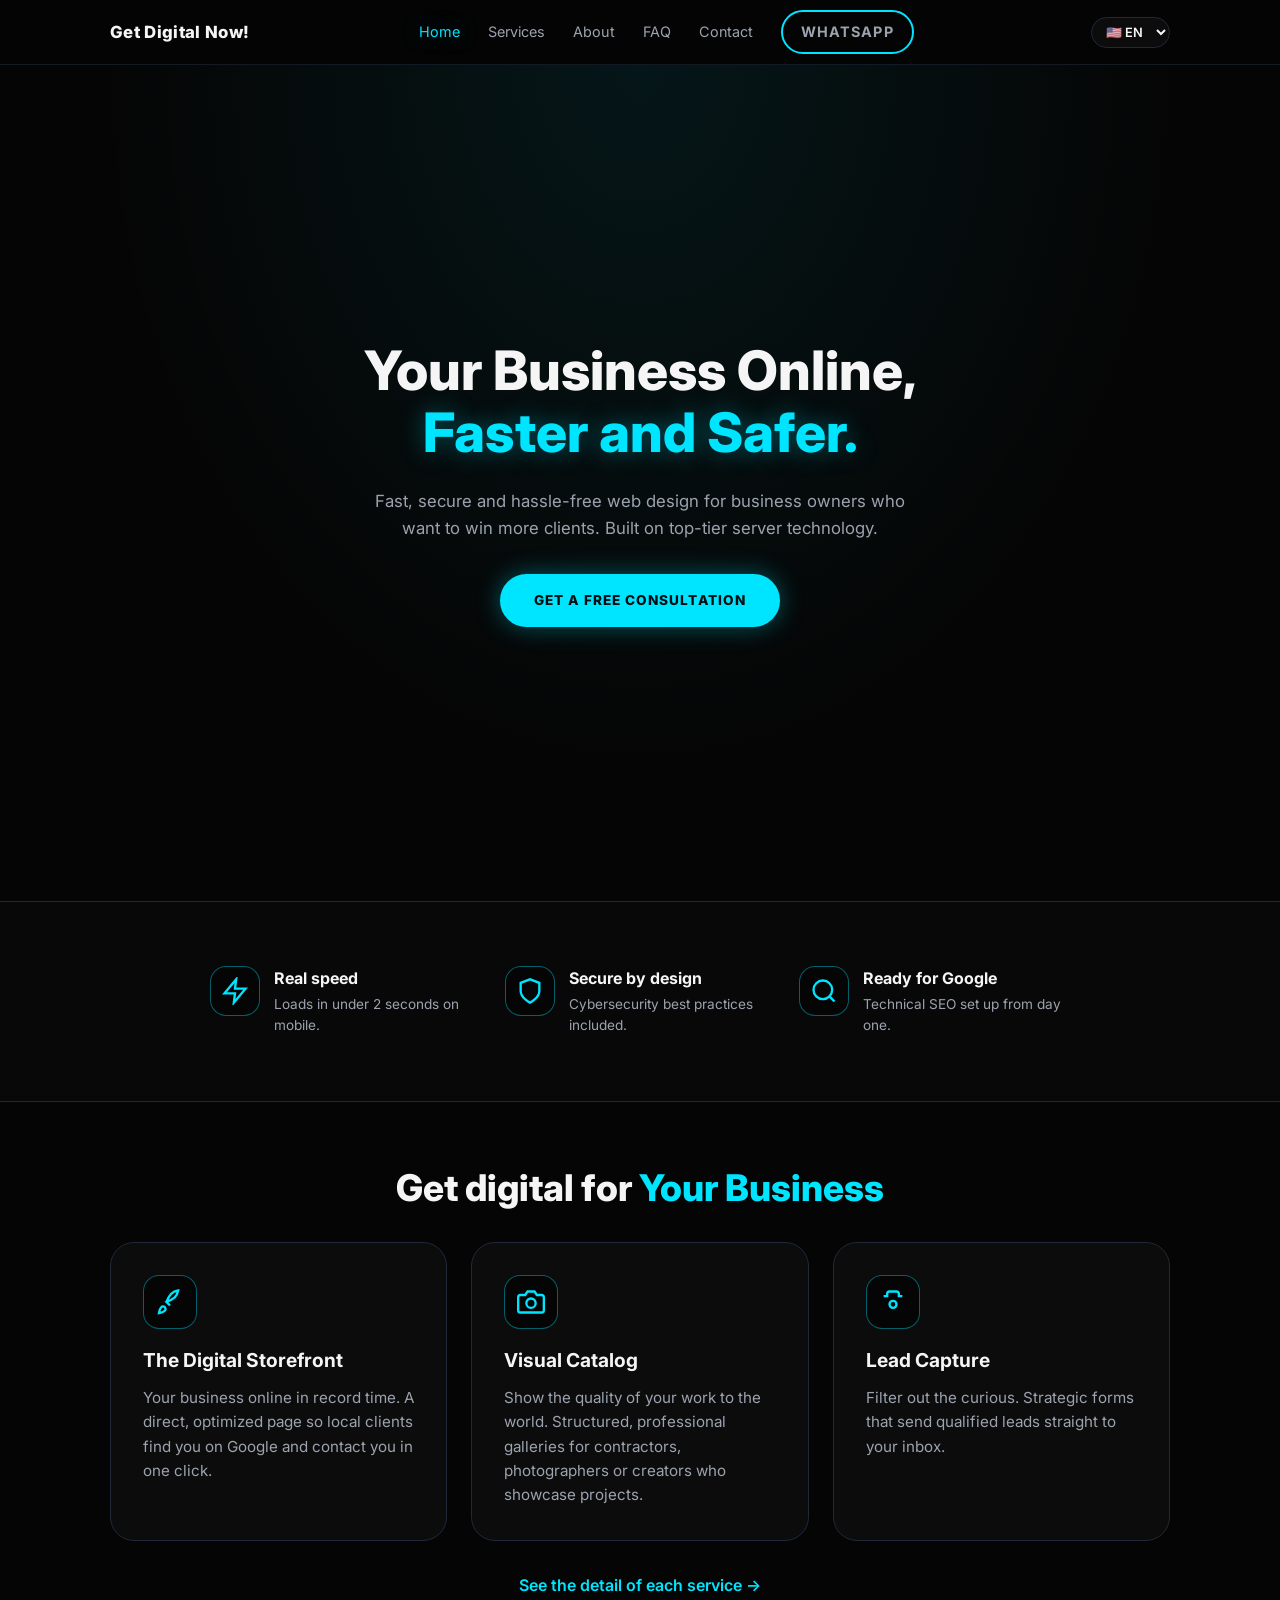
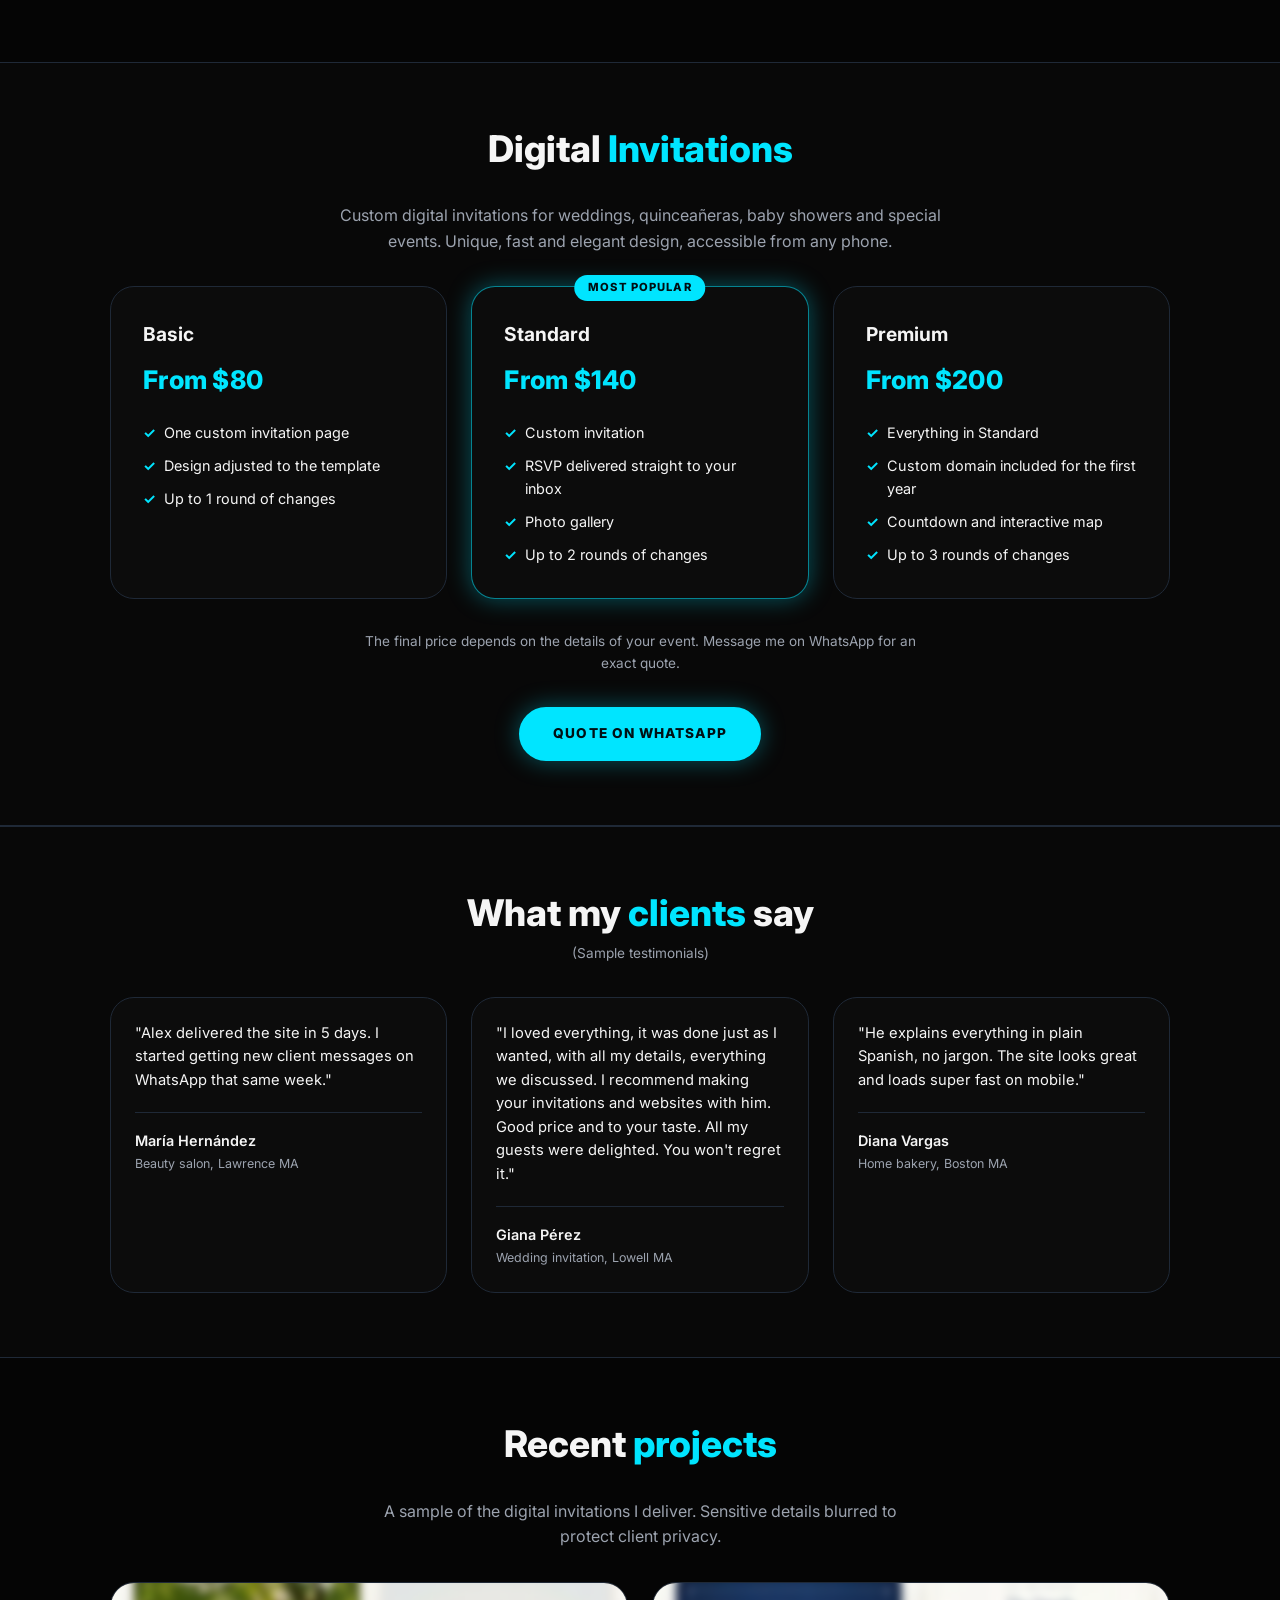
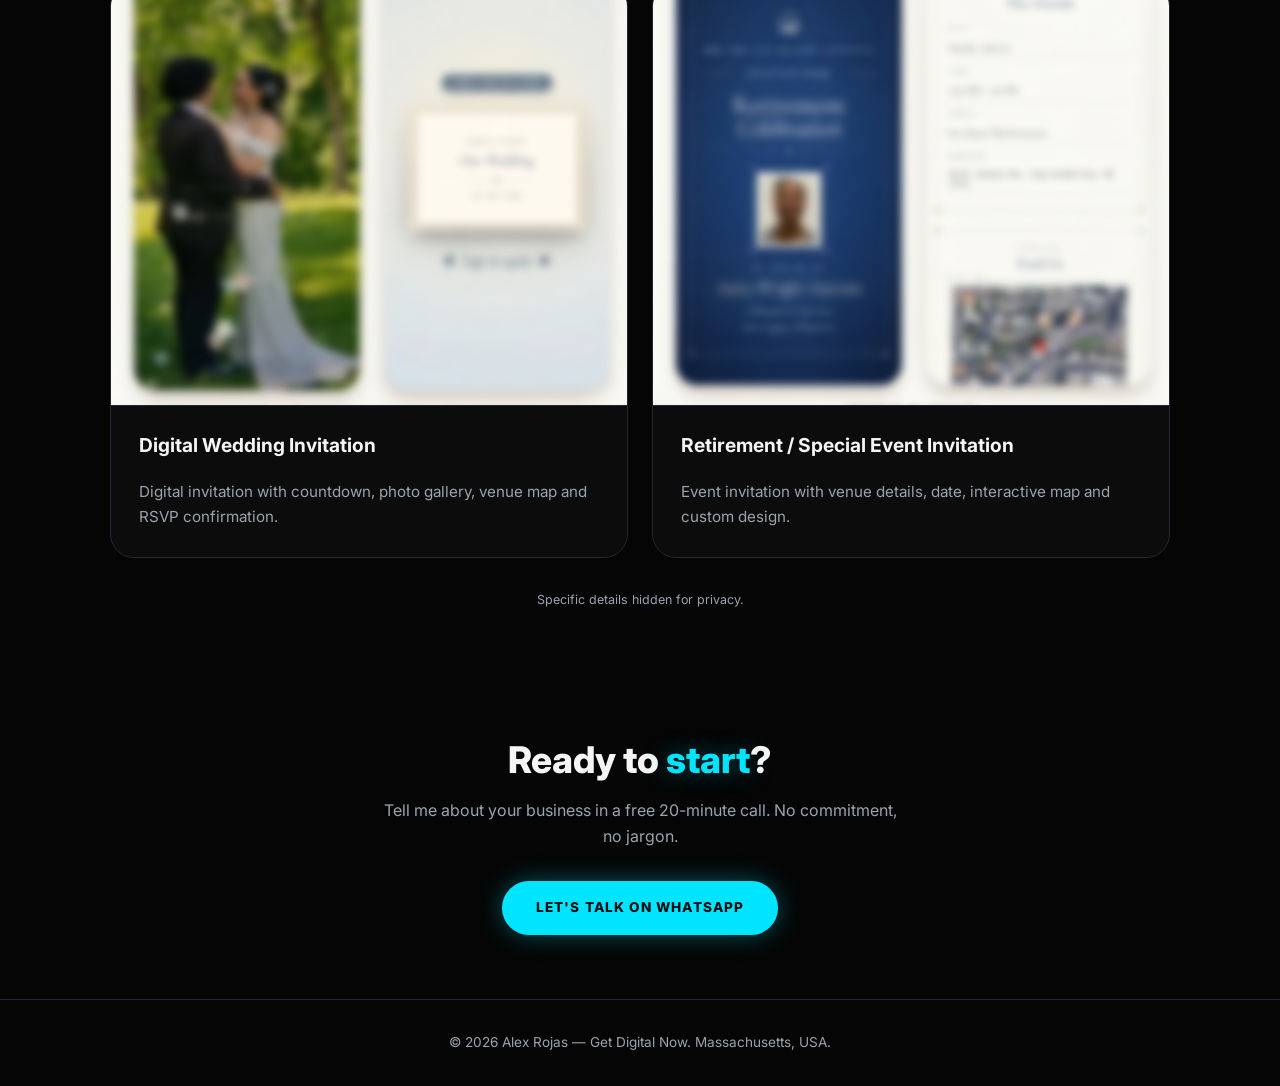
==== docs/index.html @ 3d2182fb "Changes Co-authored-by: Willaty26 <197038208+Willaty26@users.noreply.github.com>" ====
<!DOCTYPE html>
<html lang="es">
<head>
<meta charset="UTF-8">
<meta name="viewport" content="width=device-width,initial-scale=1">
<meta name="theme-color" content="#050505">
<title>Alex Rojas | Desarrollo Web Profesional — Massachusetts</title>
<meta name="description" content="Diseño web rápido, seguro y sin complicaciones para negocios locales. Infraestructura técnica certificada para conseguir más clientes en Massachusetts.">
<link rel="canonical" href="https://willaty26.github.io/Alexoscp/">
<meta property="og:type" content="website">
<meta property="og:site_name" content="Alex Rojas — Digitalizate ya!">
<meta property="og:locale" content="es_ES">
<meta property="og:title" content="Alex Rojas | Desarrollo Web Profesional">
<meta property="og:description" content="Diseño web rápido, seguro y sin complicaciones para dueños de negocios que quieren conseguir más clientes.">
<meta property="og:url" content="https://willaty26.github.io/Alexoscp/">
<meta name="twitter:card" content="summary">
<link rel="icon" type="image/svg+xml" href="data:image/svg+xml,%3Csvg xmlns='http://www.w3.org/2000/svg' viewBox='0 0 64 64'%3E%3Crect width='64' height='64' rx='14' fill='%23050505'/%3E%3Ctext x='50%25' y='54%25' font-family='Inter,sans-serif' font-size='38' font-weight='800' text-anchor='middle' fill='%2300e5ff'%3EA%3C/text%3E%3C/svg%3E">
<link rel="preconnect" href="https://fonts.googleapis.com">
<link rel="preconnect" href="https://fonts.gstatic.com" crossorigin>
<link rel="stylesheet" href="https://fonts.googleapis.com/css2?family=Inter:wght@400;500;600;700;800&display=swap">
<link rel="stylesheet" href="./styles.css">
</head>
<body>
<header class="header">
  <div class="header-inner">
    <a href="./" class="brand" data-i18n="brand">Digitalizate ya!</a>
    <nav class="nav">
      <a href="./" class="active" data-i18n="nav.home">Inicio</a>
      <a href="./servicios.html" data-i18n="nav.services">Servicios</a>
      <a href="./sobre-mi.html" data-i18n="nav.about">Sobre mí</a>
      <a href="./faq.html" data-i18n="nav.faq">FAQ</a>
      <a href="./contacto.html" data-i18n="nav.contact">Contacto</a>
      <a href="https://wa.me/qr/6FOXVL5QCY4NN1" target="_blank" rel="noopener" class="btn-wa">WhatsApp</a>
    </nav>
    <button id="menuBtn" class="menu-btn" data-i18n-attr="aria-label:nav.menu" aria-label="Abrir menú">
      <svg width="24" height="24" viewBox="0 0 24 24" fill="none" stroke="currentColor" stroke-width="2"><path d="M3 6h18M3 12h18M3 18h18"/></svg>
    </button>
  </div>
  <nav id="mobileNav" class="mobile-nav">
    <a href="./" class="active" data-i18n="nav.home">Inicio</a>
    <a href="./servicios.html" data-i18n="nav.services">Servicios</a>
    <a href="./sobre-mi.html" data-i18n="nav.about">Sobre mí</a>
    <a href="./faq.html" data-i18n="nav.faq">FAQ</a>
    <a href="./contacto.html" data-i18n="nav.contact">Contacto</a>
    <a href="https://wa.me/qr/6FOXVL5QCY4NN1" target="_blank" rel="noopener" class="btn-wa">WhatsApp</a>
  </nav>
</header>

<main>
  <section class="hero">
    <h1 data-i18n-html="home.hero.title">Tu Negocio Online,<br><span class="primary glow">Más Rápido y Seguro.</span></h1>
    <p data-i18n="home.hero.p">Diseño web rápido, seguro y sin complicaciones para dueños de negocios que quieren conseguir más clientes. Construido con tecnología de servidores de alto nivel.</p>
    <a href="https://wa.me/qr/6FOXVL5QCY4NN1" target="_blank" rel="noopener" class="btn-cta mt" data-i18n="home.hero.cta">Obtener Consulta Gratuita</a>
  </section>

  <section class="section-card">
    <div class="benefits container">
      <div class="benefit"><div class="icon-box"><svg viewBox="0 0 24 24" fill="none" stroke="currentColor" stroke-width="2"><path d="M13 2L3 14h9l-1 8 10-12h-9l1-8z"/></svg></div><div><h3 data-i18n="home.b1.t">Velocidad real</h3><p data-i18n="home.b1.d">Carga en menos de 2 segundos en móviles.</p></div></div>
      <div class="benefit"><div class="icon-box"><svg viewBox="0 0 24 24" fill="none" stroke="currentColor" stroke-width="2"><path d="M12 22s8-4 8-10V5l-8-3-8 3v7c0 6 8 10 8 10z"/></svg></div><div><h3 data-i18n="home.b2.t">Seguro por diseño</h3><p data-i18n="home.b2.d">Buenas prácticas de ciberseguridad incluidas.</p></div></div>
      <div class="benefit"><div class="icon-box"><svg viewBox="0 0 24 24" fill="none" stroke="currentColor" stroke-width="2"><circle cx="11" cy="11" r="8"/><path d="M21 21l-4.35-4.35"/></svg></div><div><h3 data-i18n="home.b3.t">Listo para Google</h3><p data-i18n="home.b3.d">SEO técnico configurado desde el día uno.</p></div></div>
    </div>
  </section>

  <section>
    <div class="container">
      <h2 class="center" data-i18n-html="home.serv.title">Digitalízate ya para <span class="primary">Tu Negocio</span></h2>
      <div class="grid grid-3 mt">
        <article class="card"><div class="icon-box"><svg viewBox="0 0 24 24" fill="none" stroke="currentColor" stroke-width="2"><path d="M4.5 16.5c-1.5 1.5-2 5-2 5s3.5-.5 5-2c.87-.87.87-2.28 0-3.15-.87-.87-2.13-.85-3 .15z"/><path d="M12 15l-3-3a22 22 0 014-7 10 10 0 016-3 10 10 0 01-3 6 22 22 0 01-7 4z"/></svg></div><h3 data-i18n="home.s1.t">El Escaparate Digital</h3><p data-i18n="home.s1.d">Tu negocio en línea en tiempo récord. Una página directa y optimizada para que los clientes locales te encuentren en Google y te contacten a un solo clic.</p></article>
      <article class="card"><div class="icon-box"><svg viewBox="0 0 24 24" fill="none" stroke="currentColor" stroke-width="2"><path d="M23 19a2 2 0 01-2 2H3a2 2 0 01-2-2V8a2 2 0 012-2h4l2-3h6l2 3h4a2 2 0 012 2z"/><circle cx="12" cy="13" r="4"/></svg></div><h3 data-i18n="home.s2.t">Catálogo Visual</h3><p data-i18n="home.s2.d">Muestra la calidad de tu trabajo al mundo. Galerías estructuradas y profesionales para contratistas, fotógrafos o creadores que exhiben proyectos.</p></article>
      <article class="card"><div class="icon-box"><svg viewBox="0 0 24 24" fill="none" stroke="currentColor" stroke-width="2"><path d="M20 7h-3V5a2 2 0 00-2-2H9a2 2 0 00-2 2v2H4"/><circle cx="12" cy="14" r="3"/></svg></div><h3 data-i18n="home.s3.t">Captura de Prospectos</h3><p data-i18n="home.s3.d">Filtra a los curiosos. Formularios estratégicos que envían la información de clientes listos para comprar directo a tu correo.</p></article>
      </div>
      <div class="center mt"><a href="./servicios.html" class="primary" style="font-weight:600" data-i18n="home.serv.link">Ver el detalle de cada servicio →</a></div>
    </div>
  </section>

  <section class="section-card">
    <div class="container">
      <h2 class="center" data-i18n-html="home.inv.title">Invitaciones <span class="primary">Digitales</span></h2>
      <p class="center muted mt" style="max-width:640px;margin-left:auto;margin-right:auto" data-i18n="home.inv.intro">Invitaciones digitales personalizadas para bodas, quinceañeras, baby showers y eventos especiales. Diseño único, rápido y elegante, accesible desde cualquier celular.</p>
      <div class="grid grid-3 mt">
        <article class="card">
          <h3 data-i18n="home.inv.p1.t">Básico</h3>
          <div class="price"><span class="primary" data-i18n="home.inv.p1.price">Desde $80</span></div>
          <ul>
            <li data-i18n="home.inv.p1.l1">Una página de invitación personalizada</li>
            <li data-i18n="home.inv.p1.l2">Diseño ajustado a la plantilla</li>
            <li data-i18n="home.inv.p1.l3">Hasta 1 ronda de cambios</li>
          </ul>
        </article>
        <article class="card card-popular">
          <span class="badge-popular" data-i18n="home.inv.p2.badge">Más Popular</span>
          <h3 data-i18n="home.inv.p2.t">Estándar</h3>
          <div class="price"><span class="primary" data-i18n="home.inv.p2.price">Desde $140</span></div>
          <ul>
            <li data-i18n="home.inv.p2.l1">Invitación personalizada</li>
            <li data-i18n="home.inv.p2.l2">RSVP que llega directo a tu correo</li>
            <li data-i18n="home.inv.p2.l3">Galería de fotos</li>
            <li data-i18n="home.inv.p2.l4">Hasta 2 rondas de cambios</li>
          </ul>
        </article>
        <article class="card">
          <h3 data-i18n="home.inv.p3.t">Premium</h3>
          <div class="price"><span class="primary" data-i18n="home.inv.p3.price">Desde $200</span></div>
          <ul>
            <li data-i18n="home.inv.p3.l1">Todo lo del paquete Estándar</li>
            <li data-i18n="home.inv.p3.l2">Dominio personalizado el primer año</li>
            <li data-i18n="home.inv.p3.l3">Cuenta regresiva y mapa interactivo</li>
            <li data-i18n="home.inv.p3.l4">Hasta 3 rondas de cambios</li>
          </ul>
        </article>
      </div>
      <p class="center muted mt" style="font-size:.85rem;max-width:560px;margin-left:auto;margin-right:auto" data-i18n="home.inv.note">El precio final depende de los detalles del evento. Escríbeme por WhatsApp para tu cotización exacta.</p>
      <div class="center mt"><a href="https://wa.me/qr/6FOXVL5QCY4NN1" target="_blank" rel="noopener" class="btn-cta" data-i18n="home.inv.cta">Cotizar por WhatsApp</a></div>
    </div>
  </section>

  <section class="section-card">
    <div class="container">
      <h2 class="center" data-i18n-html="home.test.title">Lo que dicen mis <span class="primary">clientes</span></h2>
      <p class="center muted" style="font-size:.85rem;margin-top:8px" data-i18n="home.test.note">(Testimonios de ejemplo)</p>
      <div class="grid grid-3 mt">
        <figure class="quote"><blockquote data-i18n="home.t1.q">"Alex me entregó la página en 5 días. Empecé a recibir mensajes de clientes nuevos por WhatsApp esa misma semana."</blockquote><figcaption><div class="name">María Hernández</div><div class="role" data-i18n="home.t1.r">Salón de belleza, Lawrence MA</div></figcaption></figure>
        <figure class="quote"><blockquote data-i18n="home.t2.q">"Me encantó todo, se hizo tal como lo quería, con todo mis detalles, todo lo hablado. Les recomiendo hacer sus invitaciones y sus páginas web con él. Buen precio y a tu gusto. Todos mis invitados quedaron encantados. No se van a arrepentir."</blockquote><figcaption><div class="name">Giana Pérez</div><div class="role" data-i18n="home.t2.r">Invitación de bodas, Lowell MA</div></figcaption></figure>
        <figure class="quote"><blockquote data-i18n="home.t3.q">"Explica todo en español claro, sin tecnicismos. La página se ve bonita y carga rapidísimo en el celular."</blockquote><figcaption><div class="name">Diana Vargas</div><div class="role" data-i18n="home.t3.r">Repostería casera, Boston MA</div></figcaption></figure>
      </div>
    </div>
  </section>

  <section>
    <div class="container">
      <h2 class="center" data-i18n-html="home.port.title">Proyectos <span class="primary">realizados</span></h2>
      <p class="center muted mt" style="max-width:560px;margin-left:auto;margin-right:auto" data-i18n="home.port.intro">Una muestra del estilo de invitaciones digitales que entrego. Datos sensibles difuminados por privacidad de los clientes.</p>
      <div class="grid grid-2 mt">
        <article class="card portfolio-card">
          <div class="portfolio-img"><img data-i18n-img="wedding" src="./img/portfolio/wedding_es.webp" alt="Invitación de boda digital — vista previa difuminada por privacidad" loading="lazy"></div>
          <h3 data-i18n="home.port.1.t">Invitación de Boda Digital</h3>
          <p data-i18n="home.port.1.d">Invitación digital con cuenta regresiva, galería de fotos, mapa del lugar y confirmación de asistencia (RSVP).</p>
        </article>
        <article class="card portfolio-card">
          <div class="portfolio-img"><img data-i18n-img="retirement" src="./img/portfolio/retirement_es.webp" alt="Invitación de evento especial — vista previa difuminada por privacidad" loading="lazy"></div>
          <h3 data-i18n="home.port.2.t">Invitación de Retiro / Evento Especial</h3>
          <p data-i18n="home.port.2.d">Invitación de evento con detalles del lugar, fecha, mapa interactivo y diseño personalizado.</p>
        </article>
      </div>
      <p class="center muted mt" style="font-size:.78rem" data-i18n="home.port.privacy">Detalles específicos ocultos por privacidad.</p>
    </div>
  </section>


  <section class="center">
    <h2 data-i18n-html="home.cta.title">¿Listo para <span class="primary glow">empezar</span>?</h2>
    <p class="muted mt" style="max-width:520px;margin:16px auto 0" data-i18n="home.cta.p">Cuéntame de tu negocio en una llamada gratis de 20 minutos. Sin compromiso, sin tecnicismos.</p>
    <a href="https://wa.me/qr/6FOXVL5QCY4NN1" target="_blank" rel="noopener" class="btn-cta mt" data-i18n="home.cta.btn">Hablemos por WhatsApp</a>
  </section>
</main>

<footer class="footer">© <span id="yr"></span> <span data-i18n="footer">Alex Rojas — Digitalízate ya. Massachusetts, EE. UU.</span></footer>
<script>document.getElementById('yr').textContent=new Date().getFullYear();</script>
<script src="./i18n.js"></script>
<script src="./script.js"></script>
</body>
</html>
---- docs/styles.css ----
:root{
  --bg:#050505; --fg:#f5f5f5; --muted:#9ca3af; --card:#0c0c0c;
  --border:#1f2937; --primary:#00e5ff; --primary-fg:#001014;
  --glow:0 0 24px rgba(0,229,255,.35);
  --glow-lg:0 0 40px rgba(0,229,255,.55);
  --radius:16px;
}
*{box-sizing:border-box;margin:0;padding:0}
html{scroll-behavior:smooth}
body{
  font-family:'Inter',-apple-system,BlinkMacSystemFont,'Segoe UI',sans-serif;
  background:var(--bg);color:var(--fg);line-height:1.6;
  -webkit-font-smoothing:antialiased;
}
a{color:inherit;text-decoration:none}
img{max-width:100%;display:block}
.container{max-width:1100px;margin:0 auto;padding:0 20px}
.muted{color:var(--muted)}
.primary{color:var(--primary)}
.glow{text-shadow:var(--glow)}

/* Header */
.header{position:sticky;top:0;z-index:50;background:rgba(5,5,5,.85);backdrop-filter:blur(10px);border-bottom:1px solid rgba(31,41,55,.6)}
.header-inner{display:flex;align-items:center;justify-content:space-between;height:64px;max-width:1100px;margin:0 auto;padding:0 20px}
.brand{font-weight:800;font-size:1.05rem;letter-spacing:.02em}
.nav{display:none;align-items:center;gap:28px}
.nav a{font-size:.9rem;color:var(--muted);transition:color .2s}
.nav a:hover,.nav a.active{color:var(--primary);text-shadow:var(--glow)}
.btn-wa{display:inline-flex;align-items:center;gap:8px;border:2px solid var(--primary);color:var(--primary);padding:8px 18px;border-radius:999px;font-size:.78rem;font-weight:700;letter-spacing:.08em;text-transform:uppercase;transition:all .2s}
.btn-wa:hover{background:var(--primary);color:var(--primary-fg);box-shadow:var(--glow)}
.menu-btn{background:none;border:none;color:var(--fg);cursor:pointer;padding:8px;display:flex}
.mobile-nav{display:none;border-top:1px solid rgba(31,41,55,.6);background:rgba(5,5,5,.95);padding:16px 20px;flex-direction:column;gap:4px}
.mobile-nav.open{display:flex}
.mobile-nav a{padding:10px 12px;border-radius:8px;color:var(--muted)}
.mobile-nav a:hover,.mobile-nav a.active{background:#111;color:var(--fg)}
.mobile-nav .btn-wa{margin-top:8px;justify-content:center;padding:12px}
@media(min-width:768px){.nav{display:flex}.menu-btn{display:none}}

/* Buttons */
.btn-cta{display:inline-flex;align-items:center;justify-content:center;gap:8px;background:var(--primary);color:var(--primary-fg);padding:14px 32px;border-radius:999px;font-size:.85rem;font-weight:800;letter-spacing:.08em;text-transform:uppercase;border:2px solid var(--primary);transition:all .25s;box-shadow:var(--glow);cursor:pointer}
.btn-cta:hover{transform:translateY(-2px);box-shadow:var(--glow-lg)}
.btn-outline{display:inline-flex;align-items:center;gap:8px;border:2px solid var(--primary);color:var(--primary);padding:10px 24px;border-radius:999px;font-weight:700;font-size:.85rem;text-transform:uppercase;letter-spacing:.06em;transition:all .2s}
.btn-outline:hover{background:var(--primary);color:var(--primary-fg)}

/* Sections */
section{padding:64px 20px}
.section-card{background:rgba(12,12,12,.5);border-top:1px solid var(--border);border-bottom:1px solid var(--border)}
h1{font-size:2.4rem;font-weight:800;line-height:1.15}
h2{font-size:1.9rem;font-weight:800;line-height:1.2;margin-bottom:.5rem}
h3{font-size:1.2rem;font-weight:700}
@media(min-width:768px){h1{font-size:3.4rem}h2{font-size:2.3rem}}

/* Hero */
.hero{min-height:calc(100vh - 64px);display:flex;flex-direction:column;align-items:center;justify-content:center;text-align:center;background:radial-gradient(ellipse at top,rgba(0,229,255,.08),transparent 60%),var(--bg)}
.hero h1{max-width:760px;margin:0 auto}
.hero p{max-width:560px;margin:24px auto 0;color:var(--muted);font-size:1.05rem}

/* Grid */
.grid{display:grid;gap:24px}
.grid-3{grid-template-columns:1fr}
@media(min-width:768px){.grid-3{grid-template-columns:repeat(3,1fr)}}
.grid-2{grid-template-columns:1fr}
@media(min-width:768px){.grid-2{grid-template-columns:1fr 1fr}}
.grid-4{grid-template-columns:1fr}
@media(min-width:640px){.grid-4{grid-template-columns:1fr 1fr}}
@media(min-width:1024px){.grid-4{grid-template-columns:repeat(4,1fr)}}

/* Card */
.card{background:var(--card);border:1px solid var(--border);border-radius:24px;padding:32px;transition:all .3s}
.card:hover{transform:translateY(-4px);border-color:rgba(0,229,255,.6);box-shadow:var(--glow)}
.icon-box{display:inline-flex;padding:12px;border:1px solid rgba(0,229,255,.4);border-radius:16px;color:var(--primary);background:var(--bg);margin-bottom:16px}
.icon-box svg{width:28px;height:28px}
.card h3{margin-bottom:10px}
.card p{color:var(--muted);font-size:.95rem}
.card ul{list-style:none;margin-top:20px;display:flex;flex-direction:column;gap:10px}
.card ul li{display:flex;gap:8px;font-size:.9rem;align-items:flex-start}
.card ul li::before{content:"✓";color:var(--primary);font-weight:bold;flex-shrink:0}

/* Benefit row */
.benefits{display:grid;gap:24px;grid-template-columns:1fr;max-width:900px;margin:0 auto}
@media(min-width:768px){.benefits{grid-template-columns:repeat(3,1fr)}}
.benefit{display:flex;gap:14px;align-items:flex-start}
.benefit .icon-box{margin-bottom:0;padding:10px}
.benefit h3{font-size:1rem;margin-bottom:2px}
.benefit p{font-size:.85rem;color:var(--muted)}

/* Tags */
.tags{display:flex;flex-wrap:wrap;gap:10px;margin-top:24px}
.tag{padding:8px 16px;border:1px solid rgba(0,229,255,.4);background:rgba(0,229,255,.08);color:var(--primary);border-radius:999px;font-size:.85rem;font-weight:500}

/* FAQ Accordion */
.faq-item{background:var(--card);border:1px solid var(--border);border-radius:16px;margin-bottom:12px;overflow:hidden}
.faq-item summary{padding:18px 20px;cursor:pointer;font-weight:600;list-style:none;display:flex;justify-content:space-between;align-items:center;gap:12px}
.faq-item summary::-webkit-details-marker{display:none}
.faq-item summary::after{content:"+";color:var(--primary);font-size:1.5rem;transition:transform .2s;flex-shrink:0}
.faq-item[open] summary::after{transform:rotate(45deg)}
.faq-item .answer{padding:0 20px 20px;color:var(--muted)}

/* Forms */
.form{background:var(--card);border:1px solid var(--border);border-radius:24px;padding:28px}
.form label{display:block;font-size:.85rem;font-weight:500;margin-bottom:6px}
.form input,.form textarea{width:100%;background:var(--bg);border:1px solid var(--border);color:var(--fg);padding:12px 16px;border-radius:12px;font-family:inherit;font-size:.95rem;outline:none;transition:border-color .2s}
.form input:focus,.form textarea:focus{border-color:var(--primary)}
.form .field{margin-bottom:16px}
.form button{width:100%;margin-top:8px}

.contact-info{display:flex;flex-direction:column;gap:16px}
.contact-info a,.contact-info .static{display:flex;gap:16px;align-items:flex-start;background:var(--card);border:1px solid var(--border);border-radius:24px;padding:20px;transition:all .2s}
.contact-info a:hover{border-color:rgba(0,229,255,.6);box-shadow:var(--glow)}
.contact-info svg{width:24px;height:24px;color:var(--primary);flex-shrink:0;margin-top:2px}
.contact-info .title{font-weight:700;font-size:.95rem}
.contact-info .desc{color:var(--muted);font-size:.85rem;margin-top:2px}

/* Testimonials */
.quote{background:var(--card);border:1px solid var(--border);border-radius:24px;padding:24px}
.quote blockquote{font-size:.92rem;line-height:1.6}
.quote figcaption{margin-top:20px;padding-top:16px;border-top:1px solid var(--border)}
.quote .name{font-weight:600;font-size:.9rem}
.quote .role{font-size:.78rem;color:var(--muted);margin-top:2px}

/* Footer */
.footer{border-top:1px solid var(--border);padding:32px 20px;text-align:center;color:var(--muted);font-size:.85rem}
.center{text-align:center}
.mt{margin-top:32px}
.about-prose p{margin-bottom:18px;color:var(--muted);font-size:1.05rem}
.about-prose strong{color:var(--fg)}

/* Language switcher */
.lang-switch{display:flex;align-items:center;margin-left:8px}
.lang-switch select{background:#0c0c0c;color:var(--fg);border:1px solid var(--border);border-radius:999px;padding:6px 10px;font-family:inherit;font-size:.8rem;font-weight:600;cursor:pointer;outline:none;transition:border-color .2s}
.lang-switch select:hover,.lang-switch select:focus{border-color:var(--primary)}
.lang-switch select option{background:#0c0c0c;color:var(--fg)}
@media(max-width:767px){.lang-switch{margin-left:6px}.lang-switch select{padding:5px 8px;font-size:.75rem}}

/* Pricing cards (Invitaciones) */
.card .price{margin:8px 0 18px;font-size:1.6rem;font-weight:800;letter-spacing:.01em}
.card-popular{position:relative;border-color:rgba(0,229,255,.55);box-shadow:var(--glow)}
.badge-popular{position:absolute;top:-12px;left:50%;transform:translateX(-50%);background:var(--primary);color:var(--primary-fg);padding:4px 14px;border-radius:999px;font-size:.7rem;font-weight:800;letter-spacing:.1em;text-transform:uppercase;white-space:nowrap}

/* Portfolio cards */
.portfolio-card{padding:0;overflow:hidden;display:flex;flex-direction:column}
.portfolio-img{aspect-ratio:732/600;overflow:hidden;background:#0a0a0a;border-bottom:1px solid var(--border)}
.portfolio-img img{width:100%;height:100%;object-fit:cover;filter:blur(4px) saturate(.95);transform:scale(1.04);transition:filter .3s,transform .3s}
.portfolio-card:hover .portfolio-img img{filter:blur(2.5px) saturate(1)}
.portfolio-card h3{padding:24px 28px 0}
.portfolio-card p{padding:10px 28px 28px;color:var(--muted);font-size:.95rem}
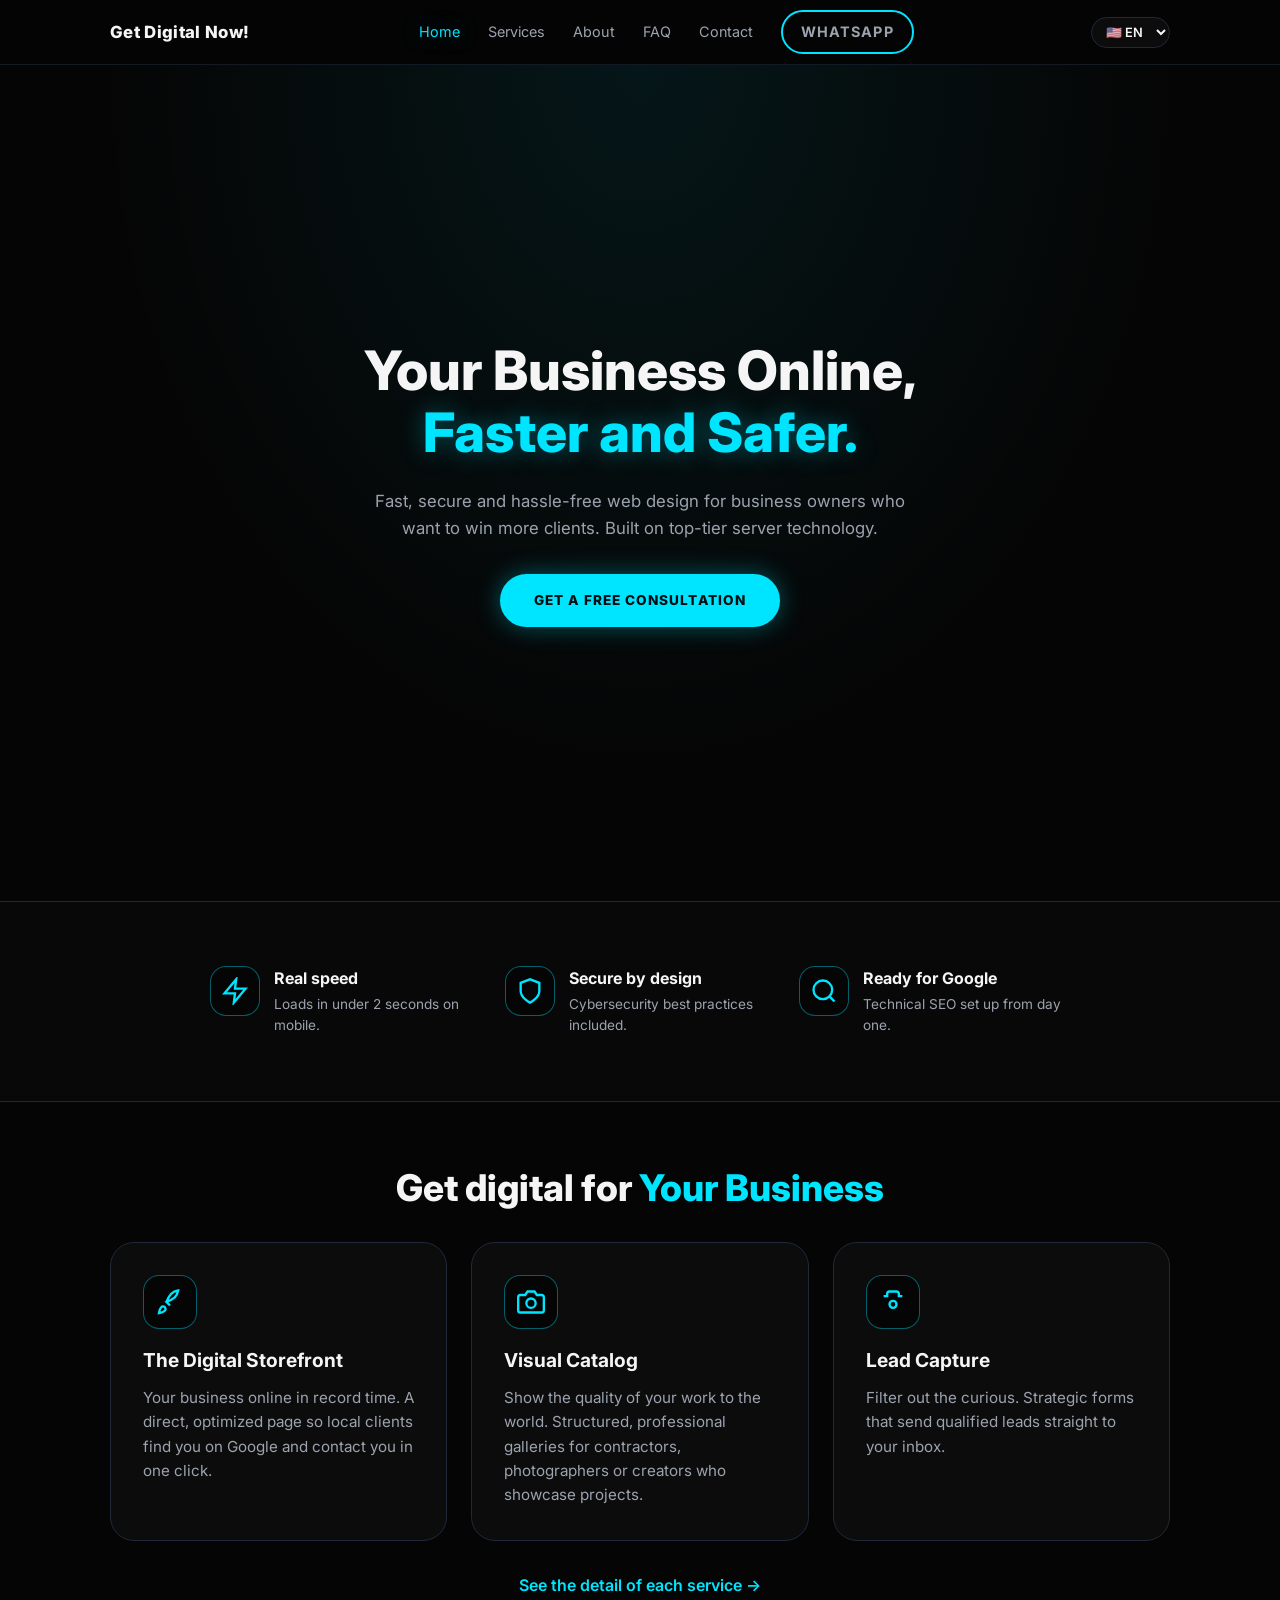
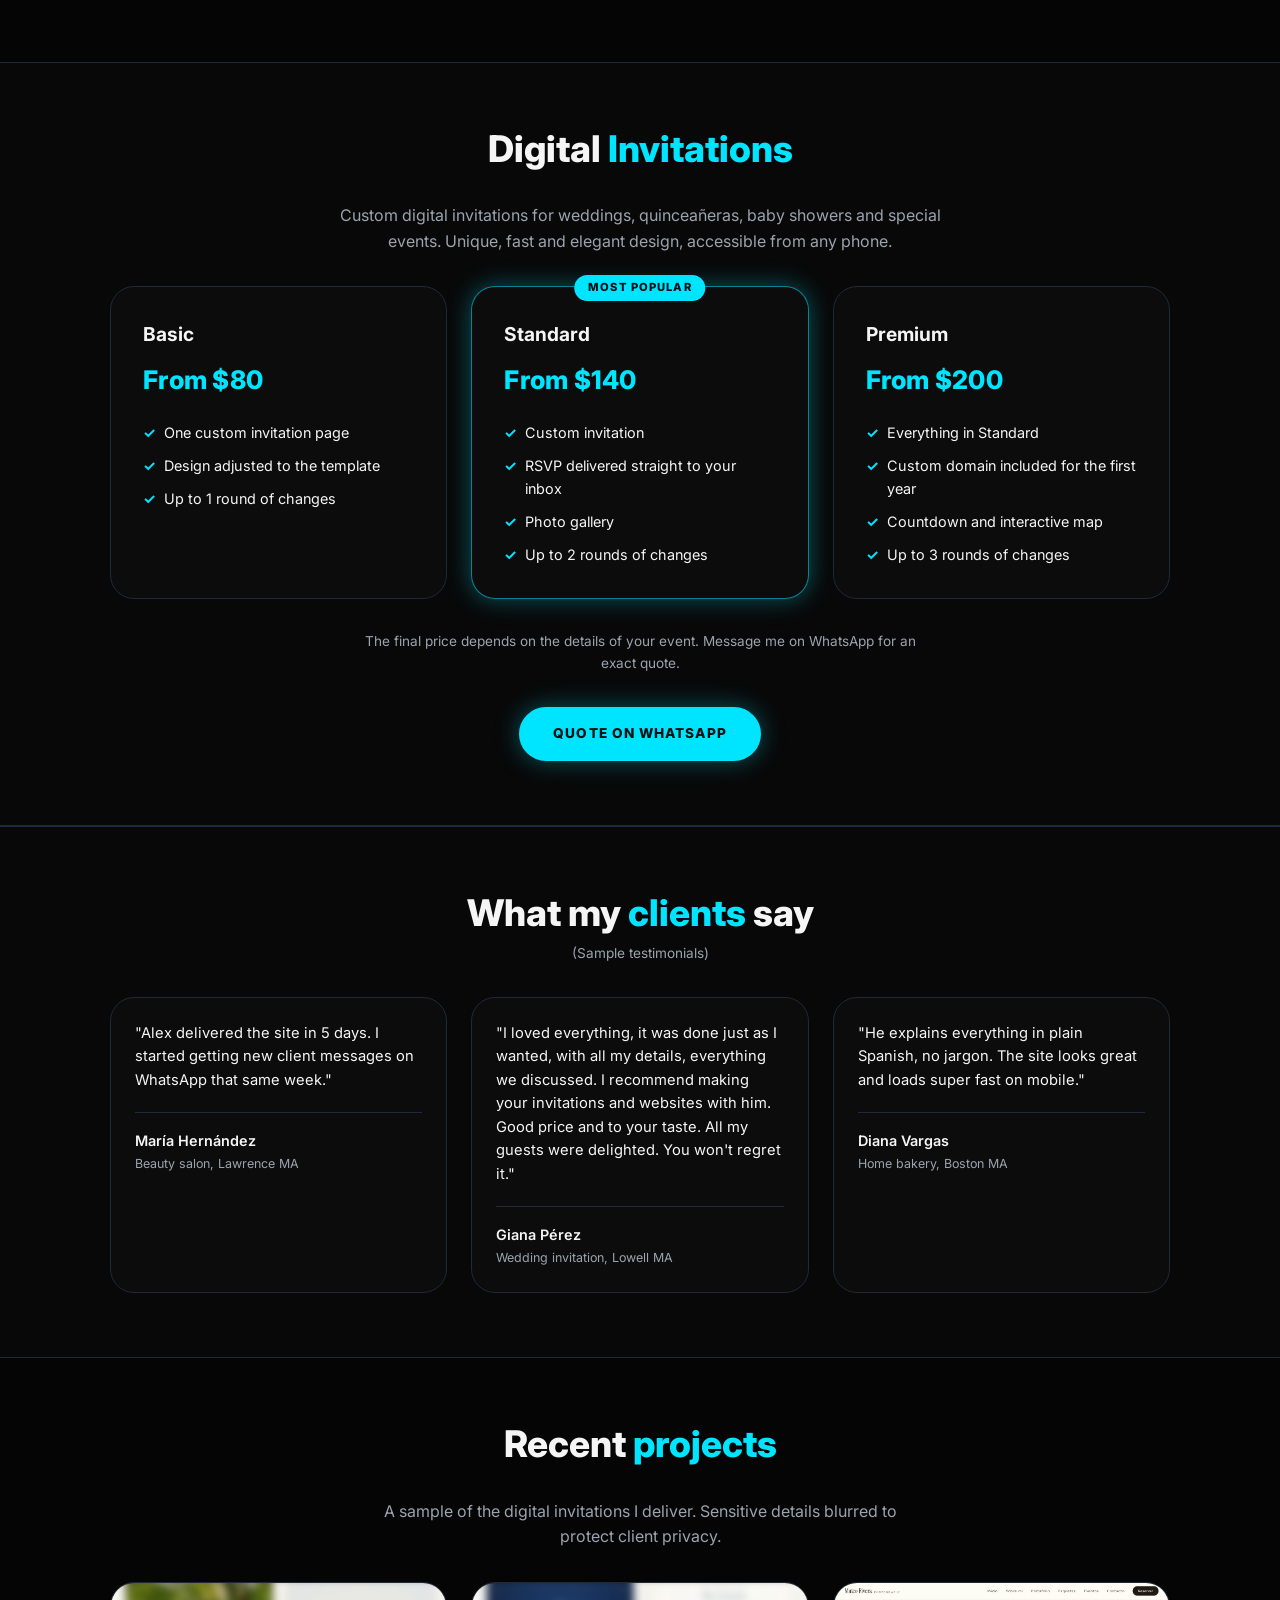
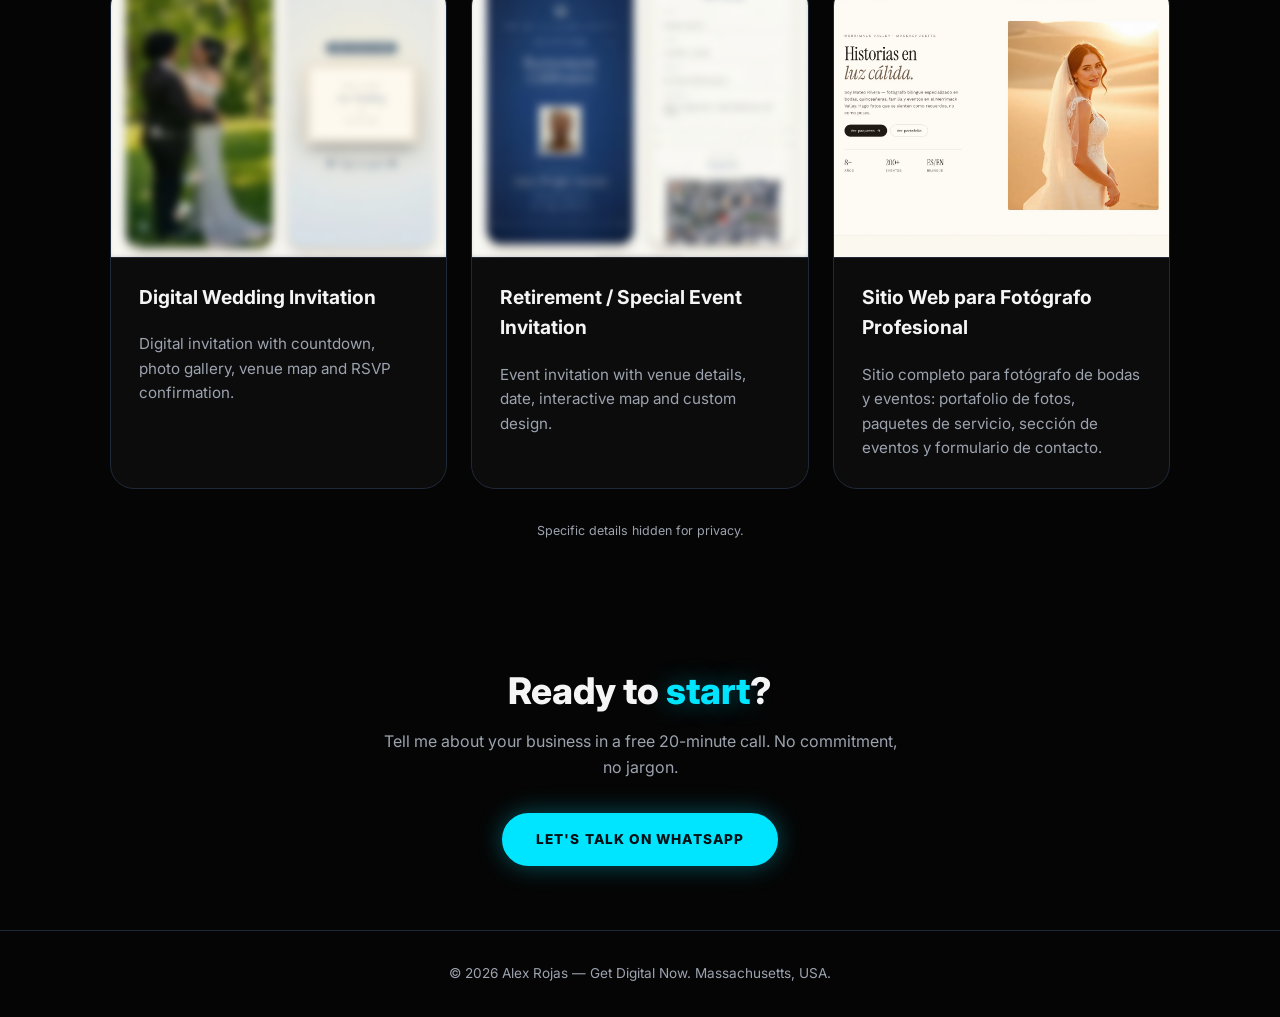
==== commit 6c16ccf3: "Agregó 3ª tarjeta "Proyectos X-Lovable-Edit-ID: edt-2e8087ef-00c5-4b23-84f9-55bea2ad7bd8 Co-authored" ====
--- a/docs/index.html
+++ b/docs/index.html
@@ -130,7 +130,7 @@
     <div class="container">
       <h2 class="center" data-i18n-html="home.port.title">Proyectos <span class="primary">realizados</span></h2>
       <p class="center muted mt" style="max-width:560px;margin-left:auto;margin-right:auto" data-i18n="home.port.intro">Una muestra del estilo de invitaciones digitales que entrego. Datos sensibles difuminados por privacidad de los clientes.</p>
-      <div class="grid grid-2 mt">
+      <div class="grid grid-3 mt">
         <article class="card portfolio-card">
           <div class="portfolio-img"><img data-i18n-img="wedding" src="./img/portfolio/wedding_es.webp" alt="Invitación de boda digital — vista previa difuminada por privacidad" loading="lazy"></div>
           <h3 data-i18n="home.port.1.t">Invitación de Boda Digital</h3>
@@ -140,6 +140,11 @@
           <div class="portfolio-img"><img data-i18n-img="retirement" src="./img/portfolio/retirement_es.webp" alt="Invitación de evento especial — vista previa difuminada por privacidad" loading="lazy"></div>
           <h3 data-i18n="home.port.2.t">Invitación de Retiro / Evento Especial</h3>
           <p data-i18n="home.port.2.d">Invitación de evento con detalles del lugar, fecha, mapa interactivo y diseño personalizado.</p>
+        </article>
+        <article class="card portfolio-card portfolio-card--clear">
+          <div class="portfolio-img"><img src="./img/portfolio/photographer.webp" alt="Sitio web demo para fotógrafo profesional" loading="lazy"></div>
+          <h3 data-i18n="home.port.3.t">Sitio Web para Fotógrafo Profesional</h3>
+          <p data-i18n="home.port.3.d">Sitio completo para fotógrafo de bodas y eventos: portafolio de fotos, paquetes de servicio, sección de eventos y formulario de contacto.</p>
         </article>
       </div>
       <p class="center muted mt" style="font-size:.78rem" data-i18n="home.port.privacy">Detalles específicos ocultos por privacidad.</p>
--- a/docs/styles.css
+++ b/docs/styles.css
@@ -145,3 +145,7 @@
 .portfolio-card h3{padding:24px 28px 0}
 .portfolio-card p{padding:10px 28px 28px;color:var(--muted);font-size:.95rem}
 
+
+/* Portfolio: clear (no blur) variant for demo projects */
+.portfolio-card--clear .portfolio-img img{filter:none;transform:scale(1);transition:transform .3s}
+.portfolio-card--clear:hover .portfolio-img img{filter:none;transform:scale(1.04)}
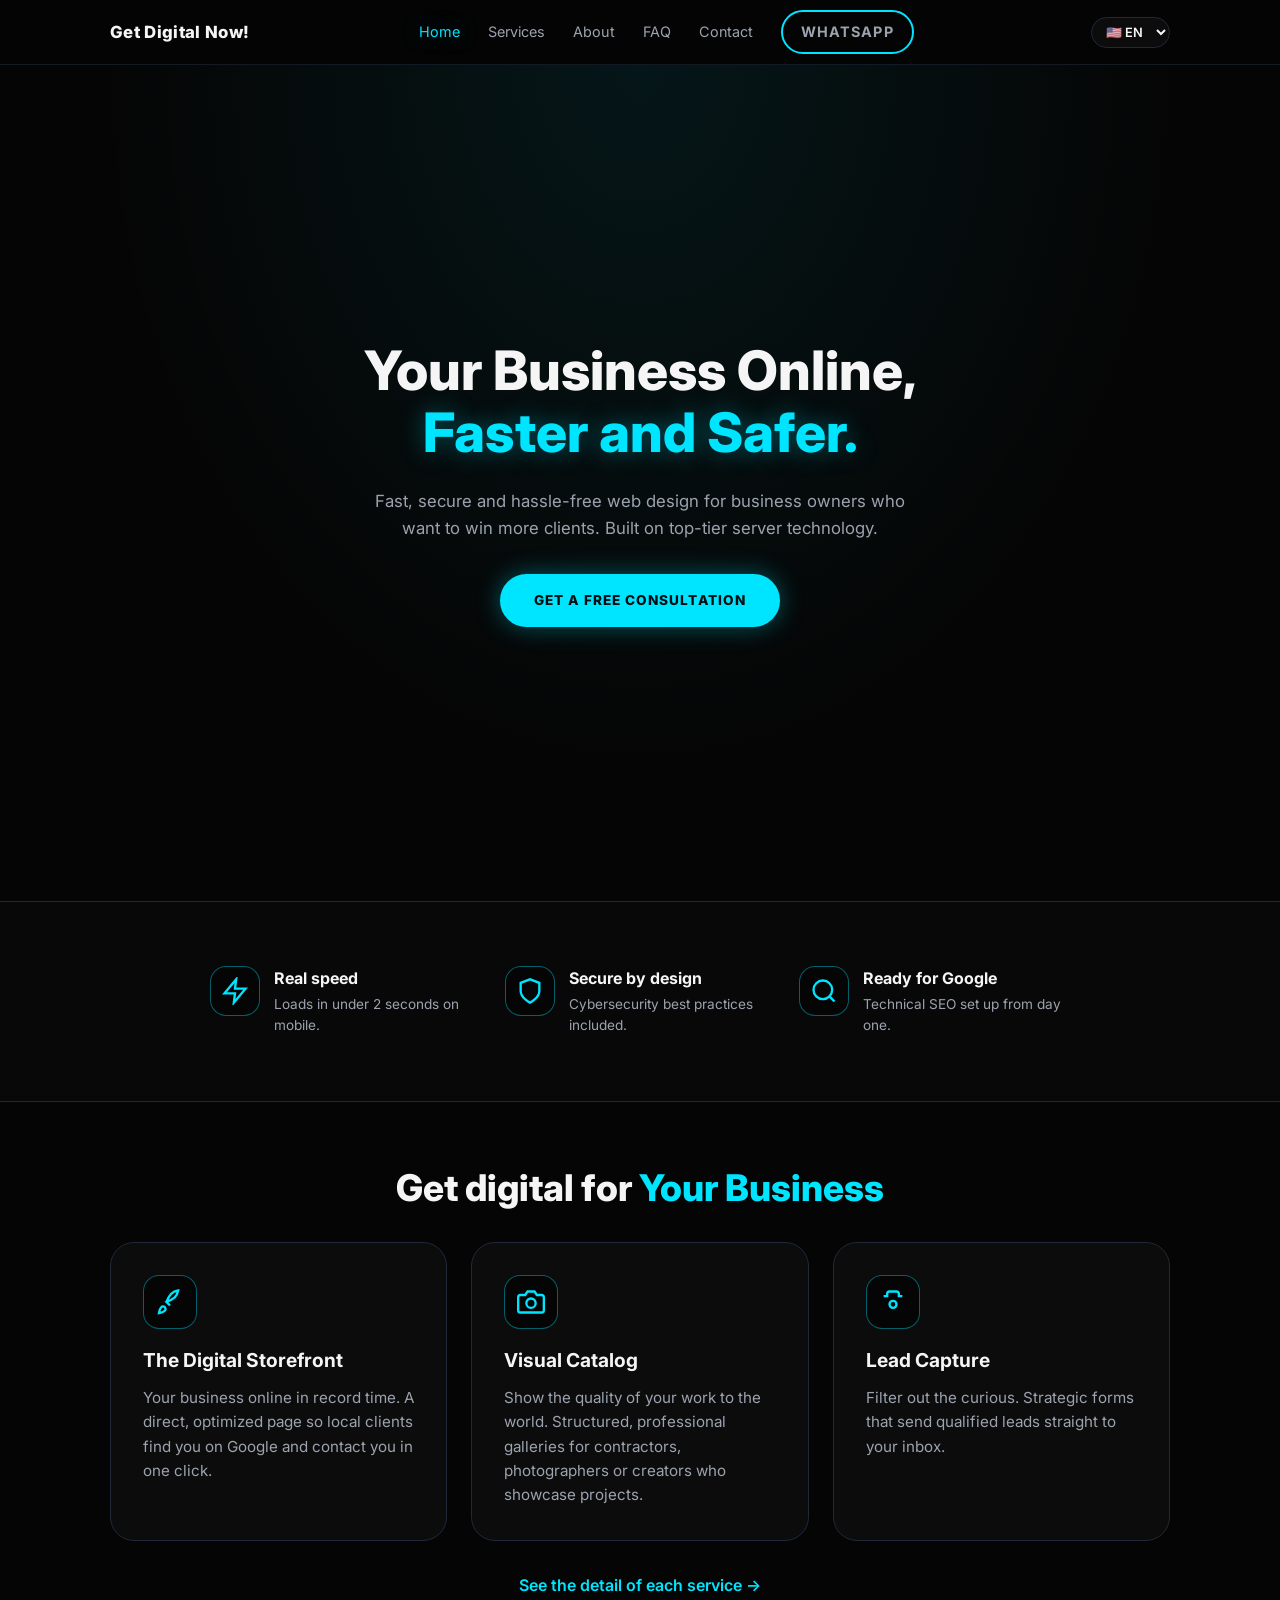
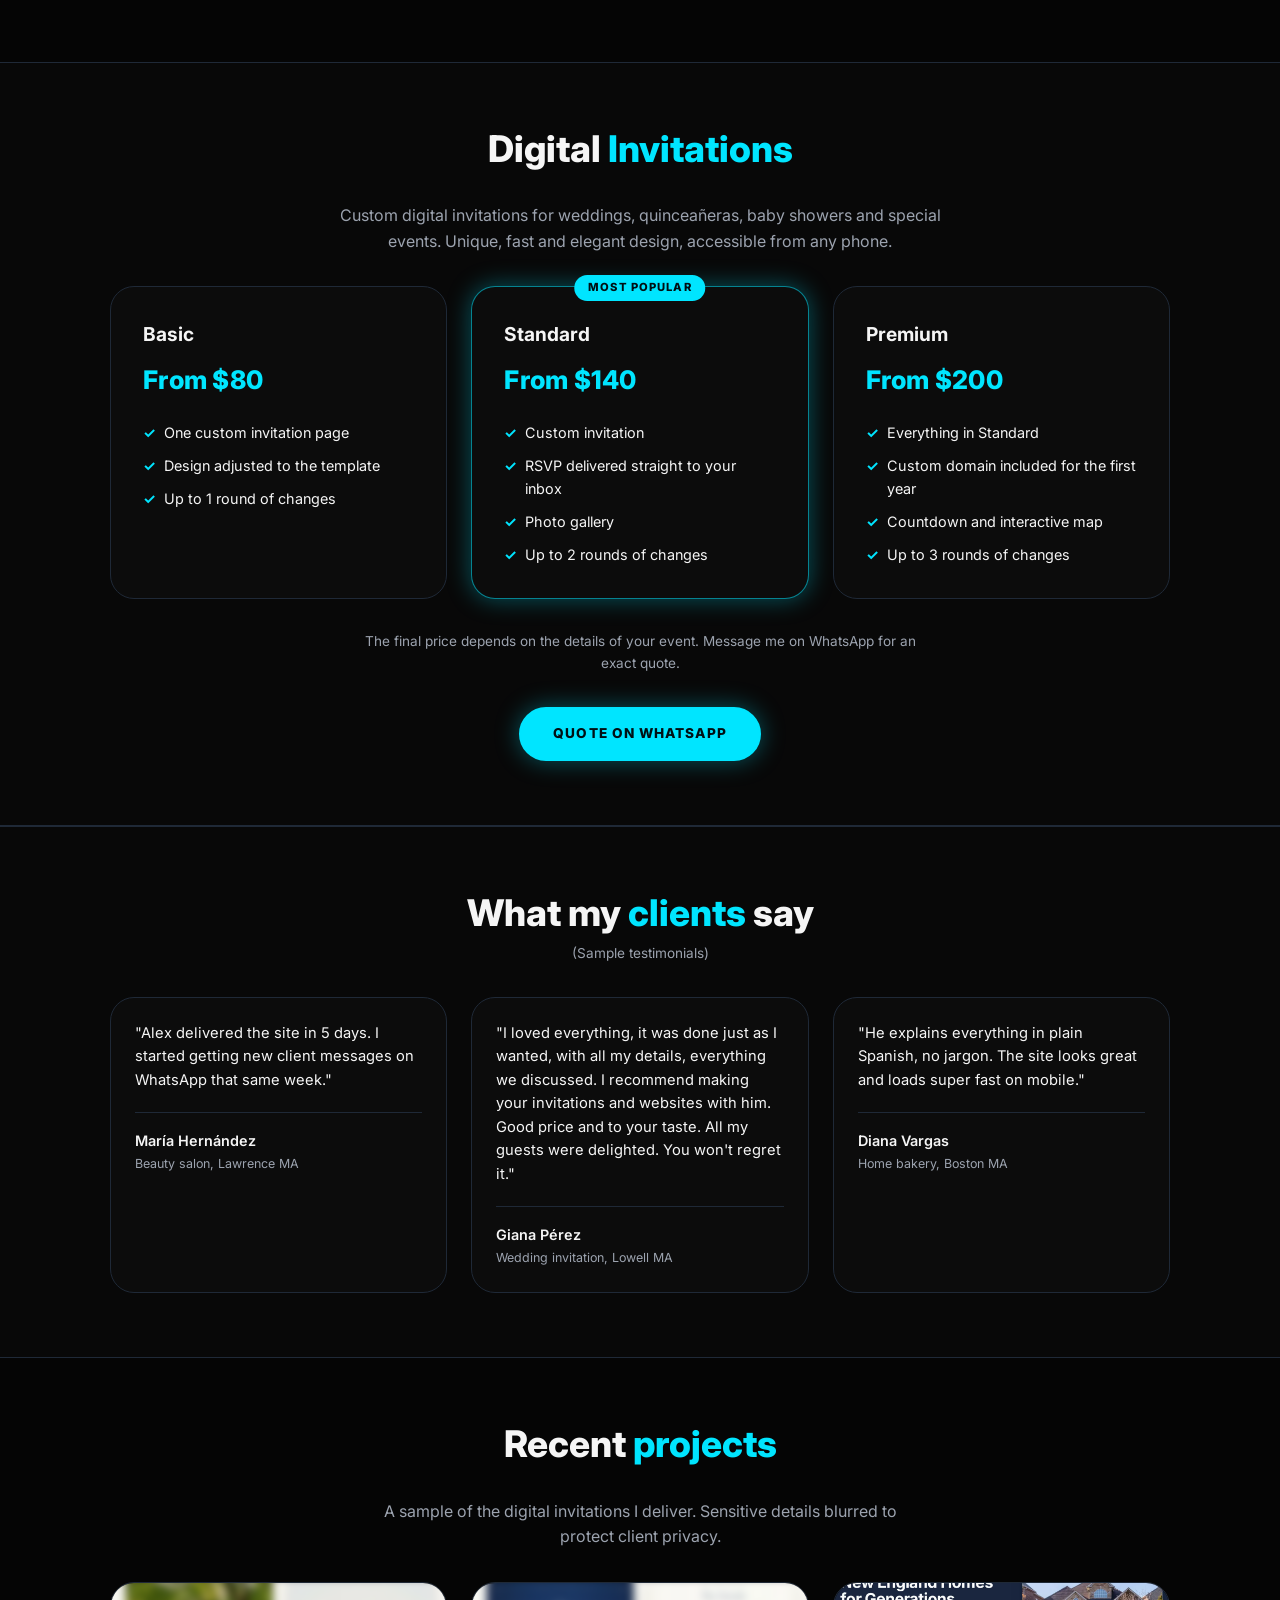
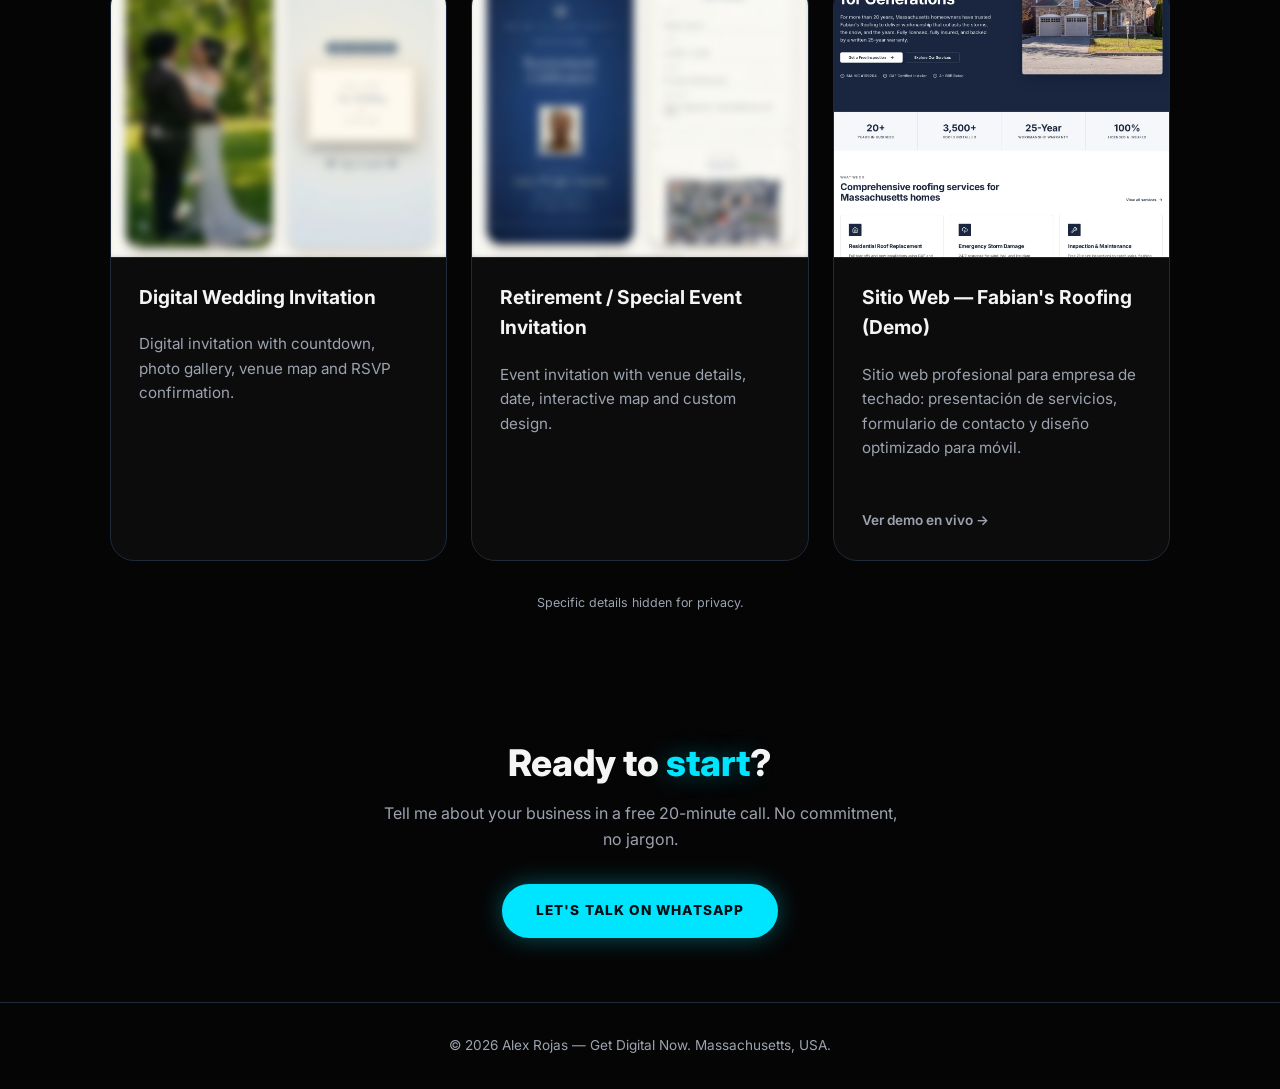
==== commit 8ec14971: "Agregó Fabian's Roofing al portafolio X-Lovable-Edit-ID: edt-45ed4d6b-f6bb-4303-abdd-6e43a7377fa7 Co" ====
--- a/docs/index.html
+++ b/docs/index.html
@@ -141,11 +141,12 @@
           <h3 data-i18n="home.port.2.t">Invitación de Retiro / Evento Especial</h3>
           <p data-i18n="home.port.2.d">Invitación de evento con detalles del lugar, fecha, mapa interactivo y diseño personalizado.</p>
         </article>
-        <article class="card portfolio-card portfolio-card--clear">
-          <div class="portfolio-img"><img src="./img/portfolio/photographer.webp" alt="Sitio web demo para fotógrafo profesional" loading="lazy"></div>
-          <h3 data-i18n="home.port.3.t">Sitio Web para Fotógrafo Profesional</h3>
-          <p data-i18n="home.port.3.d">Sitio completo para fotógrafo de bodas y eventos: portafolio de fotos, paquetes de servicio, sección de eventos y formulario de contacto.</p>
-        </article>
+        <a class="card portfolio-card portfolio-card--clear" href="https://fabians-roofing-demo.lovable.app/" target="_blank" rel="noopener noreferrer" style="text-decoration:none;color:inherit;display:block">
+          <div class="portfolio-img portfolio-img--clear"><img src="./img/portfolio/roofing.webp" alt="Demo de sitio web Fabian's Roofing" loading="lazy"></div>
+          <h3 data-i18n="home.port.3.t">Sitio Web — Fabian's Roofing (Demo)</h3>
+          <p data-i18n="home.port.3.d">Sitio web profesional para empresa de techado: presentación de servicios, formulario de contacto y diseño optimizado para móvil.</p>
+          <p class="primary" style="font-size:.85rem;font-weight:600;margin-top:.75rem" data-i18n="home.port.3.cta">Ver demo en vivo →</p>
+        </a>
       </div>
       <p class="center muted mt" style="font-size:.78rem" data-i18n="home.port.privacy">Detalles específicos ocultos por privacidad.</p>
     </div>
--- a/docs/styles.css
+++ b/docs/styles.css
@@ -142,10 +142,8 @@
 .portfolio-img{aspect-ratio:732/600;overflow:hidden;background:#0a0a0a;border-bottom:1px solid var(--border)}
 .portfolio-img img{width:100%;height:100%;object-fit:cover;filter:blur(4px) saturate(.95);transform:scale(1.04);transition:filter .3s,transform .3s}
 .portfolio-card:hover .portfolio-img img{filter:blur(2.5px) saturate(1)}
+.portfolio-img--clear img{filter:none;transform:scale(1)}
+.portfolio-card--clear:hover .portfolio-img--clear img{filter:none;transform:scale(1.04)}
 .portfolio-card h3{padding:24px 28px 0}
 .portfolio-card p{padding:10px 28px 28px;color:var(--muted);font-size:.95rem}
 
-
-/* Portfolio: clear (no blur) variant for demo projects */
-.portfolio-card--clear .portfolio-img img{filter:none;transform:scale(1);transition:transform .3s}
-.portfolio-card--clear:hover .portfolio-img img{filter:none;transform:scale(1.04)}
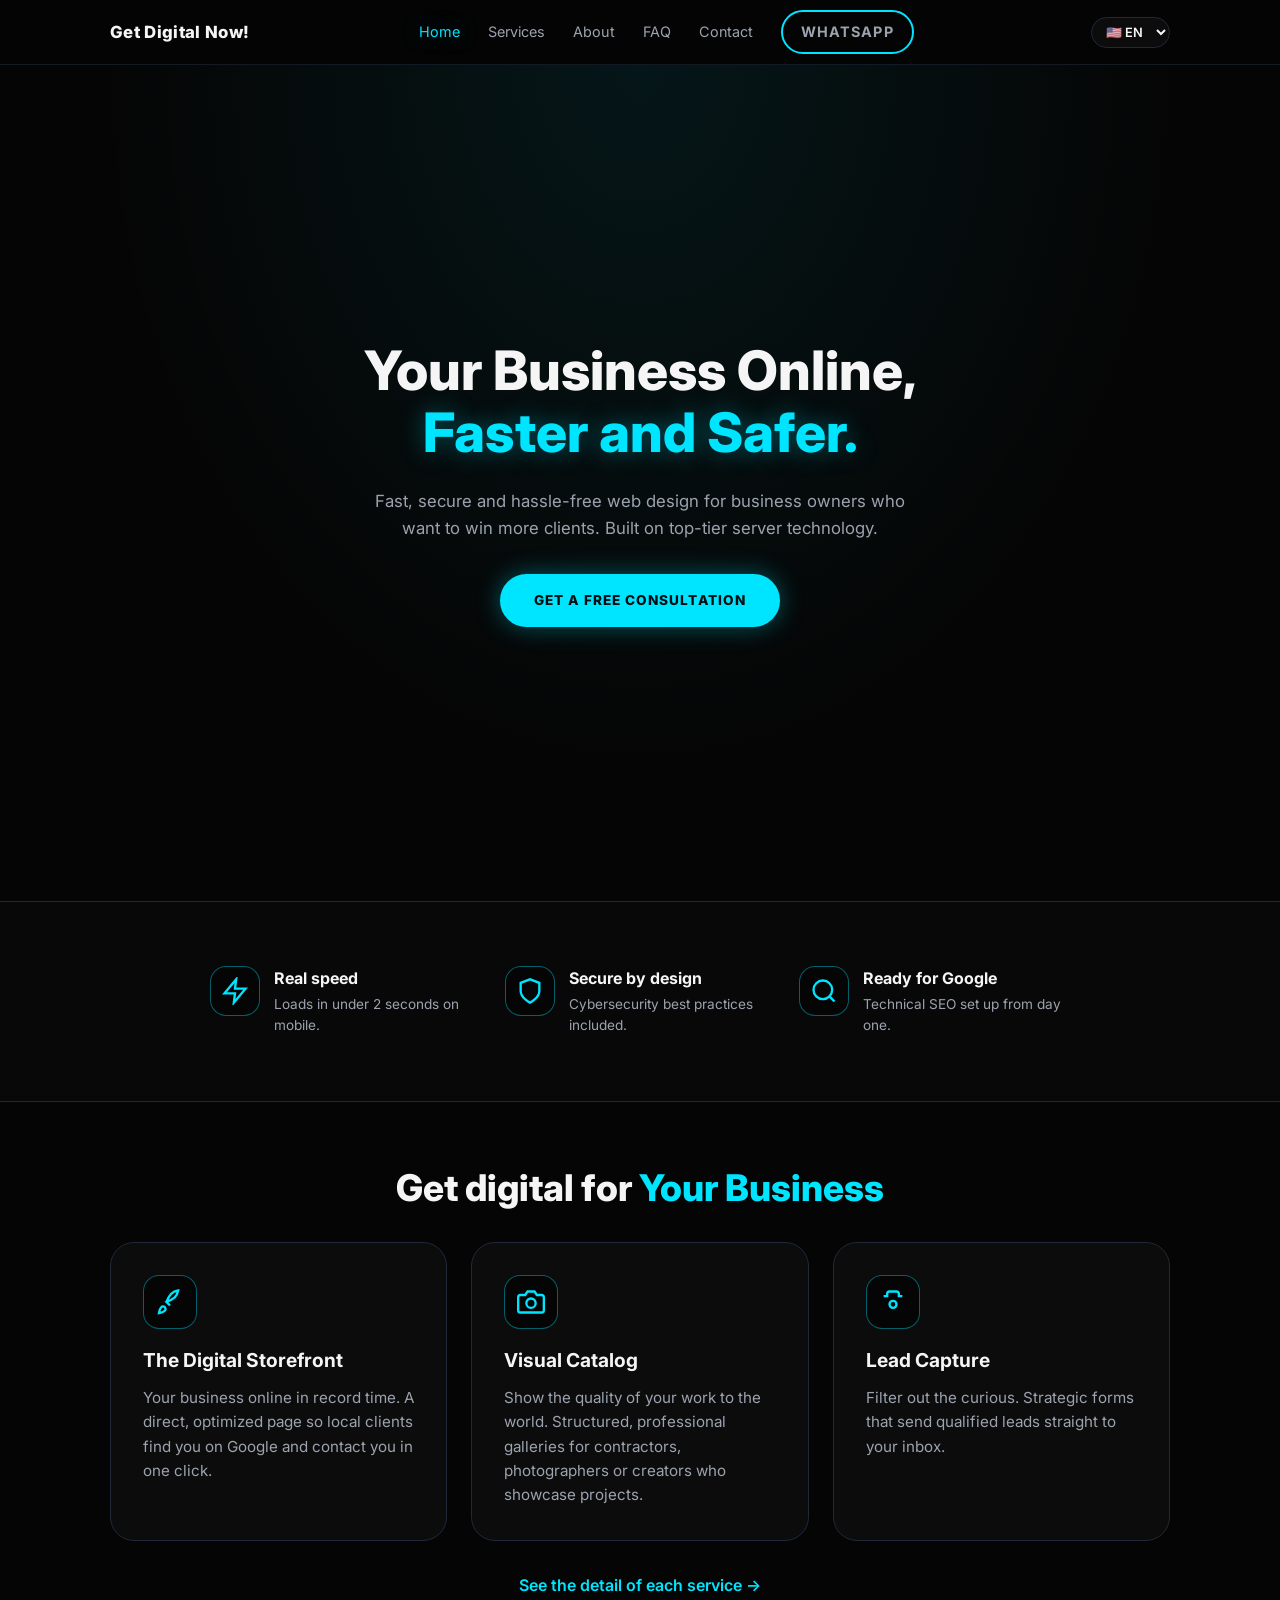
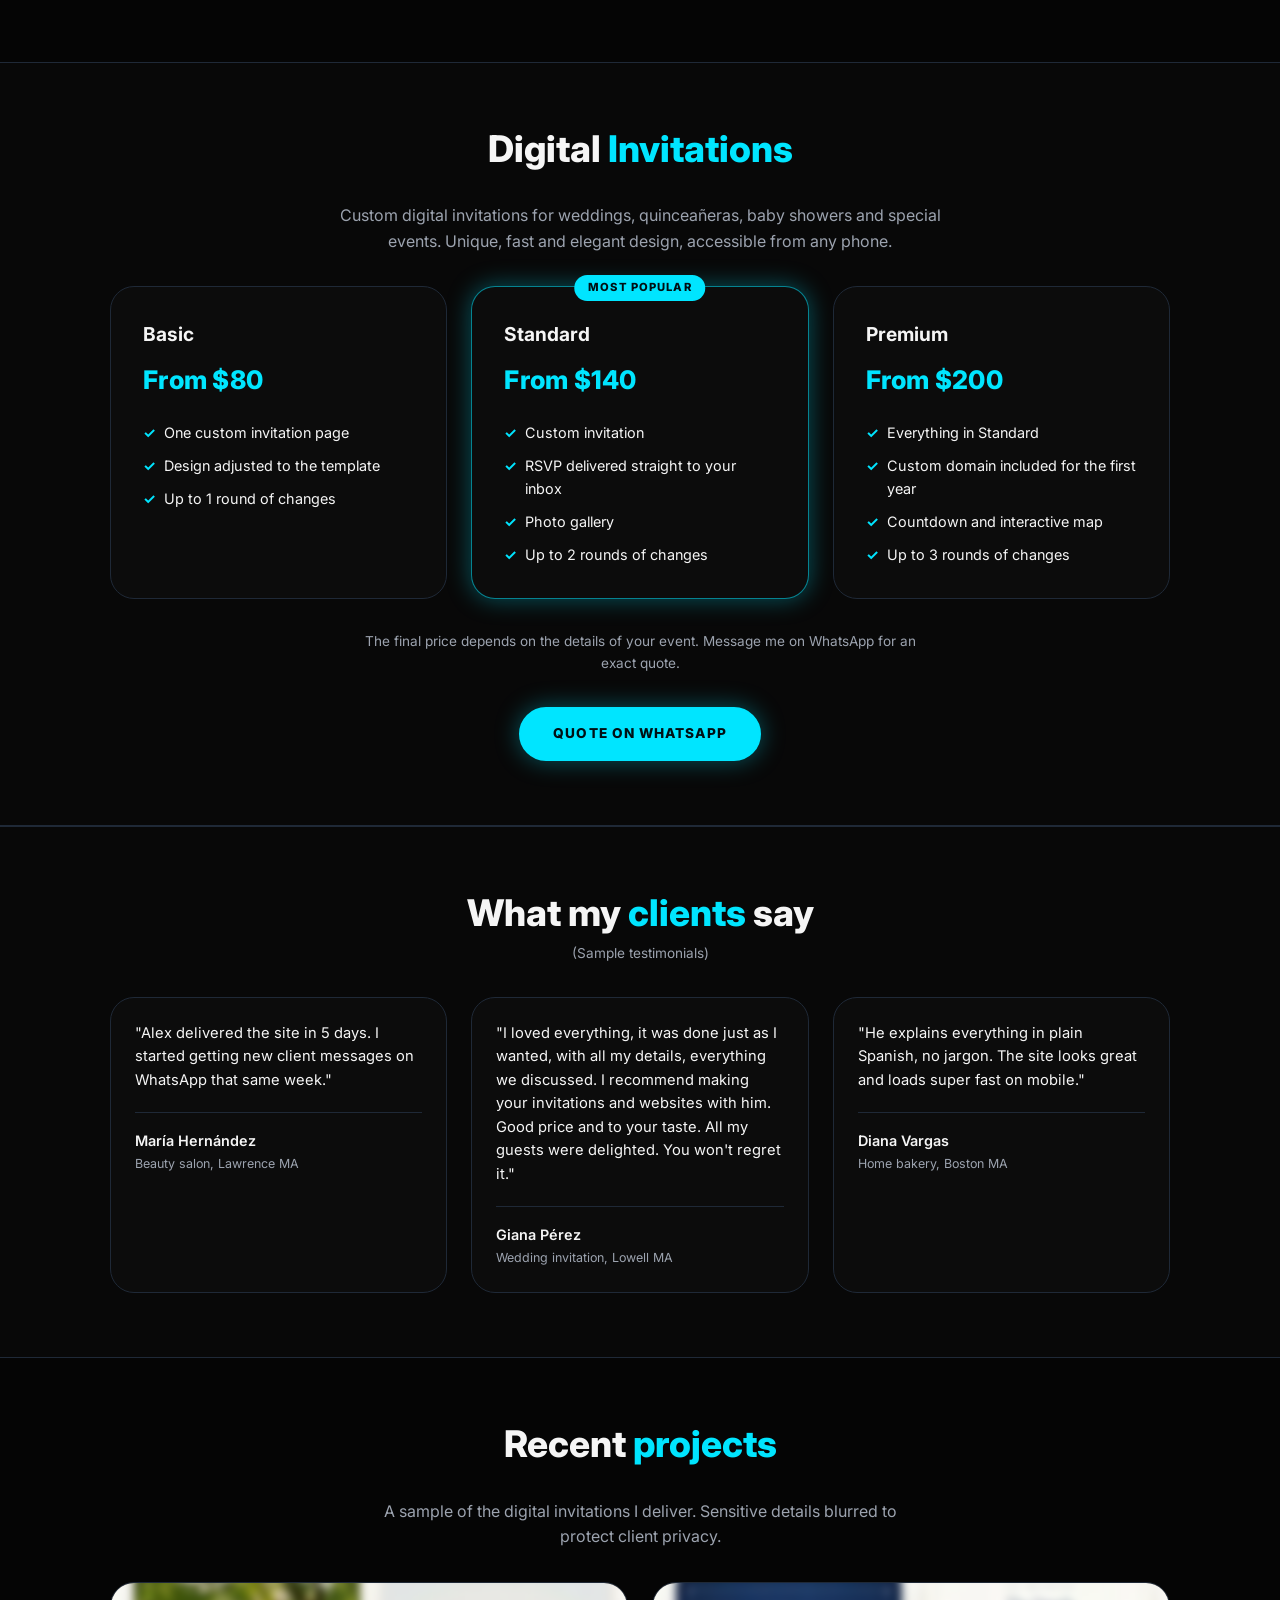
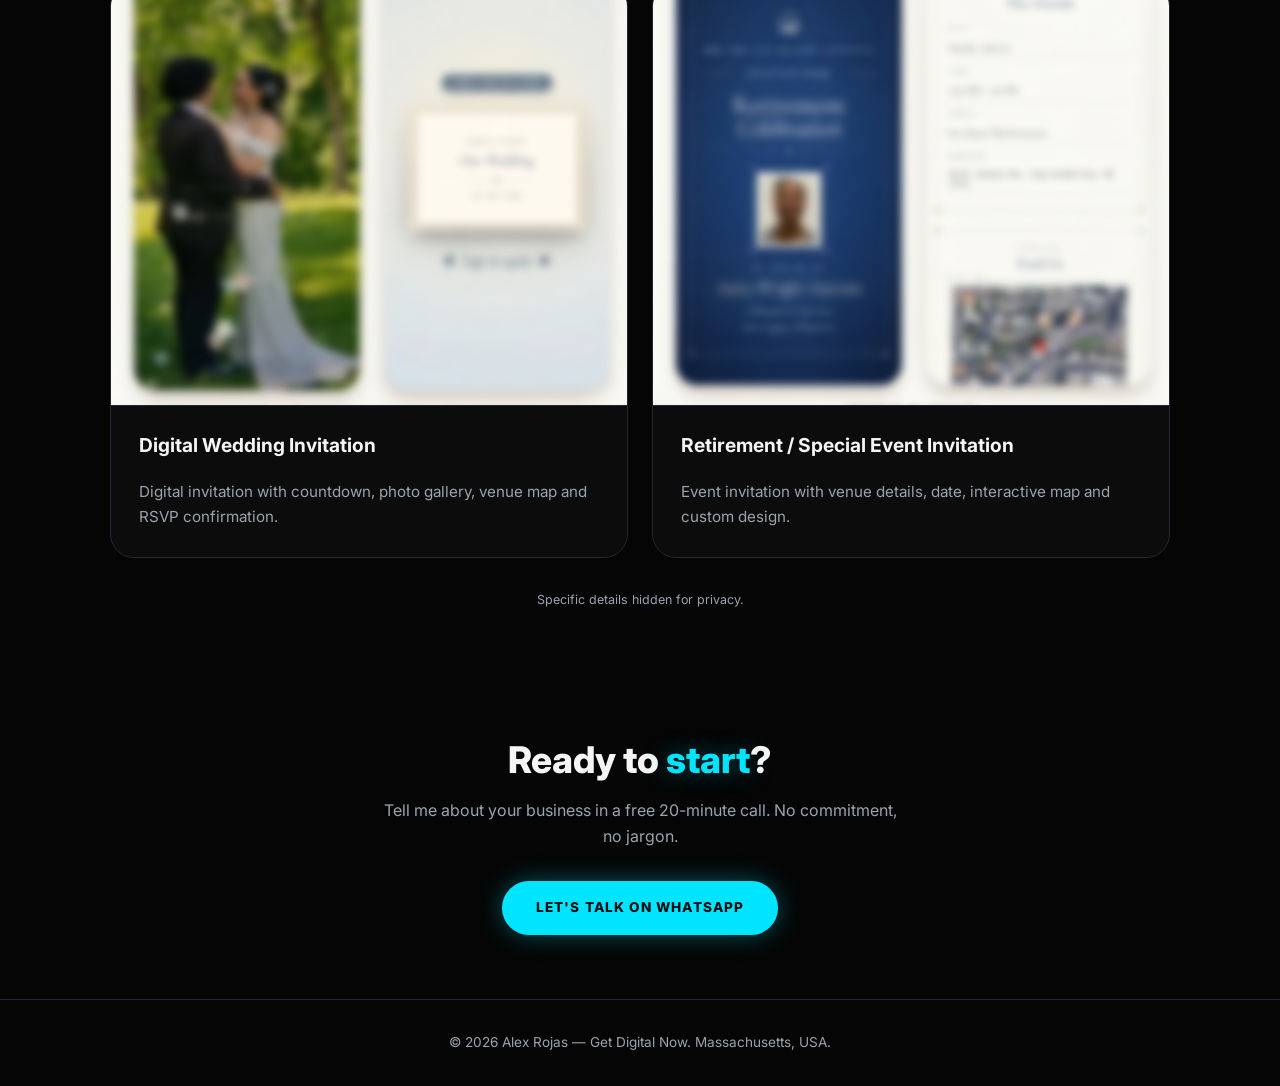
==== commit 1c69d275: "Reverted to commit 23c5bf0685134019121754590e1f28da06ffadb1" ====
--- a/docs/index.html
+++ b/docs/index.html
@@ -130,7 +130,7 @@
     <div class="container">
       <h2 class="center" data-i18n-html="home.port.title">Proyectos <span class="primary">realizados</span></h2>
       <p class="center muted mt" style="max-width:560px;margin-left:auto;margin-right:auto" data-i18n="home.port.intro">Una muestra del estilo de invitaciones digitales que entrego. Datos sensibles difuminados por privacidad de los clientes.</p>
-      <div class="grid grid-3 mt">
+      <div class="grid grid-2 mt">
         <article class="card portfolio-card">
           <div class="portfolio-img"><img data-i18n-img="wedding" src="./img/portfolio/wedding_es.webp" alt="Invitación de boda digital — vista previa difuminada por privacidad" loading="lazy"></div>
           <h3 data-i18n="home.port.1.t">Invitación de Boda Digital</h3>
@@ -141,12 +141,6 @@
           <h3 data-i18n="home.port.2.t">Invitación de Retiro / Evento Especial</h3>
           <p data-i18n="home.port.2.d">Invitación de evento con detalles del lugar, fecha, mapa interactivo y diseño personalizado.</p>
         </article>
-        <a class="card portfolio-card portfolio-card--clear" href="https://fabians-roofing-demo.lovable.app/" target="_blank" rel="noopener noreferrer" style="text-decoration:none;color:inherit;display:block">
-          <div class="portfolio-img portfolio-img--clear"><img src="./img/portfolio/roofing.webp" alt="Demo de sitio web Fabian's Roofing" loading="lazy"></div>
-          <h3 data-i18n="home.port.3.t">Sitio Web — Fabian's Roofing (Demo)</h3>
-          <p data-i18n="home.port.3.d">Sitio web profesional para empresa de techado: presentación de servicios, formulario de contacto y diseño optimizado para móvil.</p>
-          <p class="primary" style="font-size:.85rem;font-weight:600;margin-top:.75rem" data-i18n="home.port.3.cta">Ver demo en vivo →</p>
-        </a>
       </div>
       <p class="center muted mt" style="font-size:.78rem" data-i18n="home.port.privacy">Detalles específicos ocultos por privacidad.</p>
     </div>
--- a/docs/styles.css
+++ b/docs/styles.css
@@ -142,8 +142,6 @@
 .portfolio-img{aspect-ratio:732/600;overflow:hidden;background:#0a0a0a;border-bottom:1px solid var(--border)}
 .portfolio-img img{width:100%;height:100%;object-fit:cover;filter:blur(4px) saturate(.95);transform:scale(1.04);transition:filter .3s,transform .3s}
 .portfolio-card:hover .portfolio-img img{filter:blur(2.5px) saturate(1)}
-.portfolio-img--clear img{filter:none;transform:scale(1)}
-.portfolio-card--clear:hover .portfolio-img--clear img{filter:none;transform:scale(1.04)}
 .portfolio-card h3{padding:24px 28px 0}
 .portfolio-card p{padding:10px 28px 28px;color:var(--muted);font-size:.95rem}
 
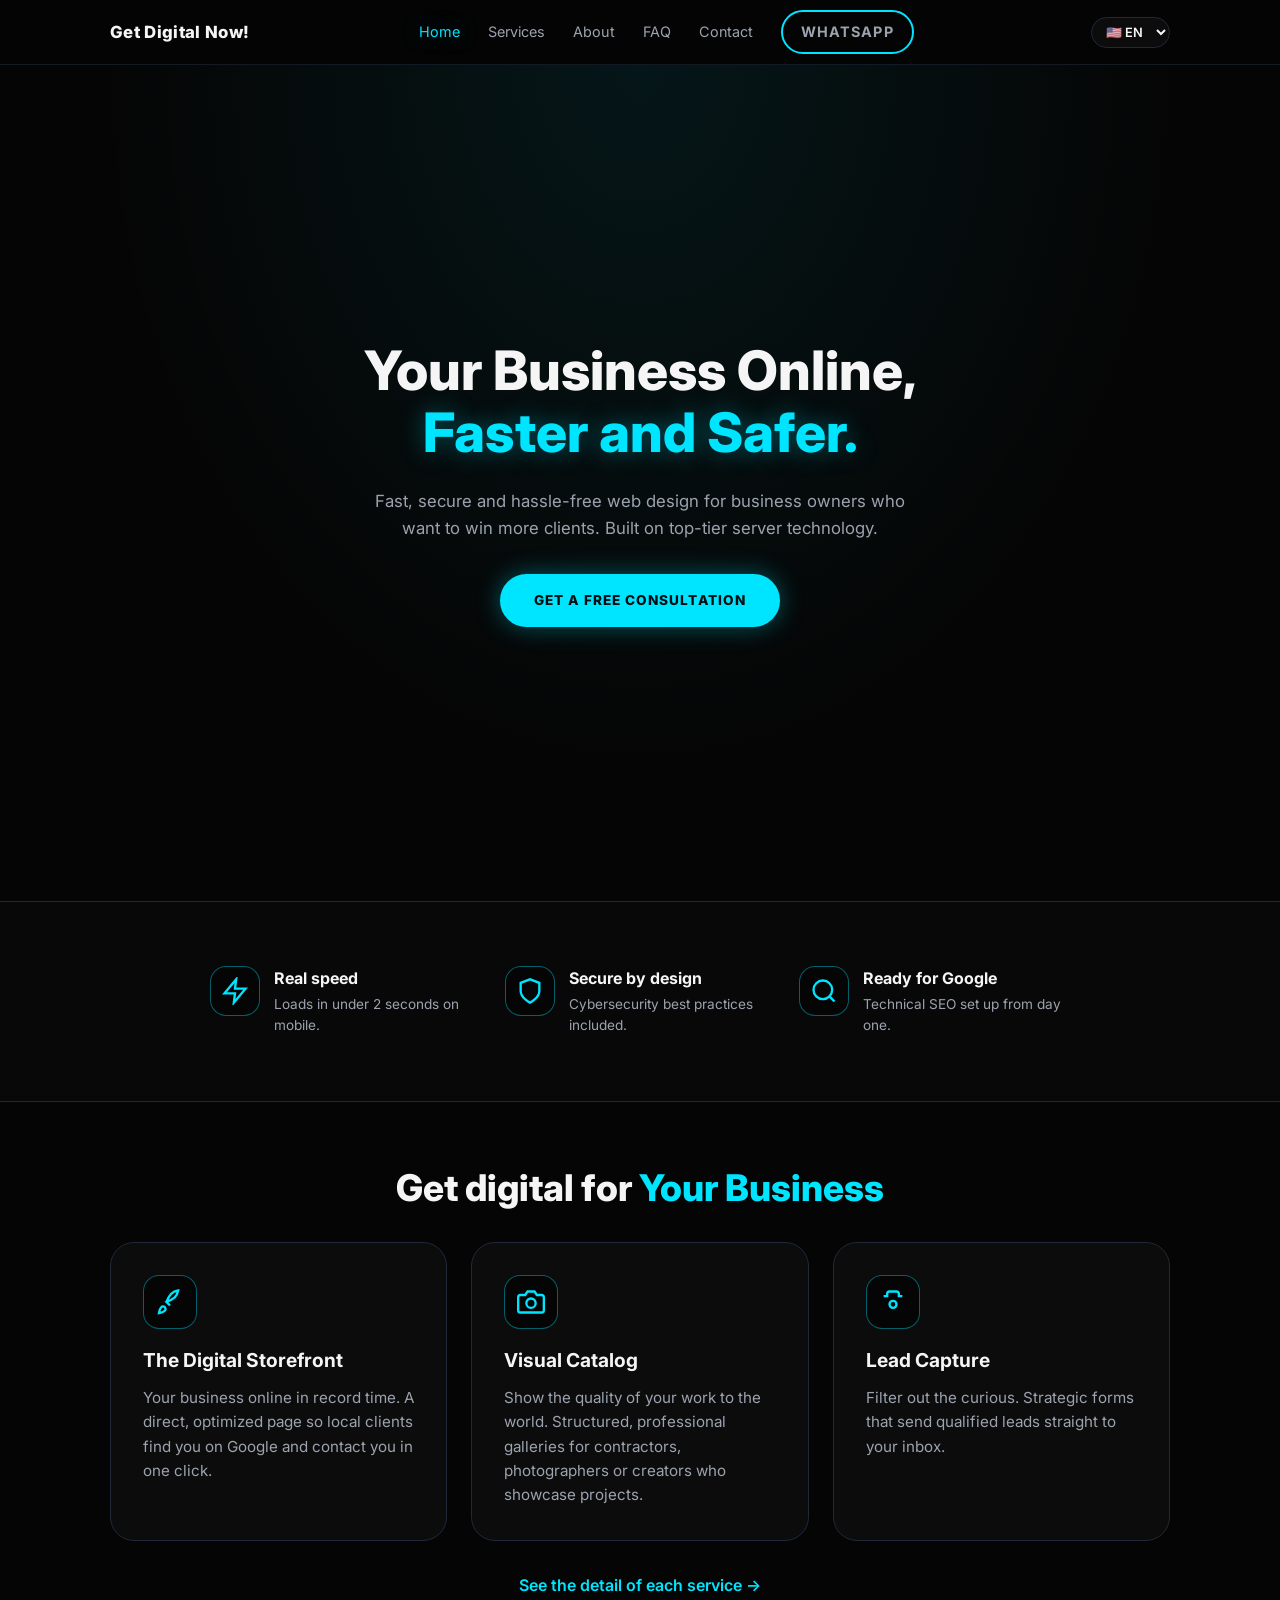
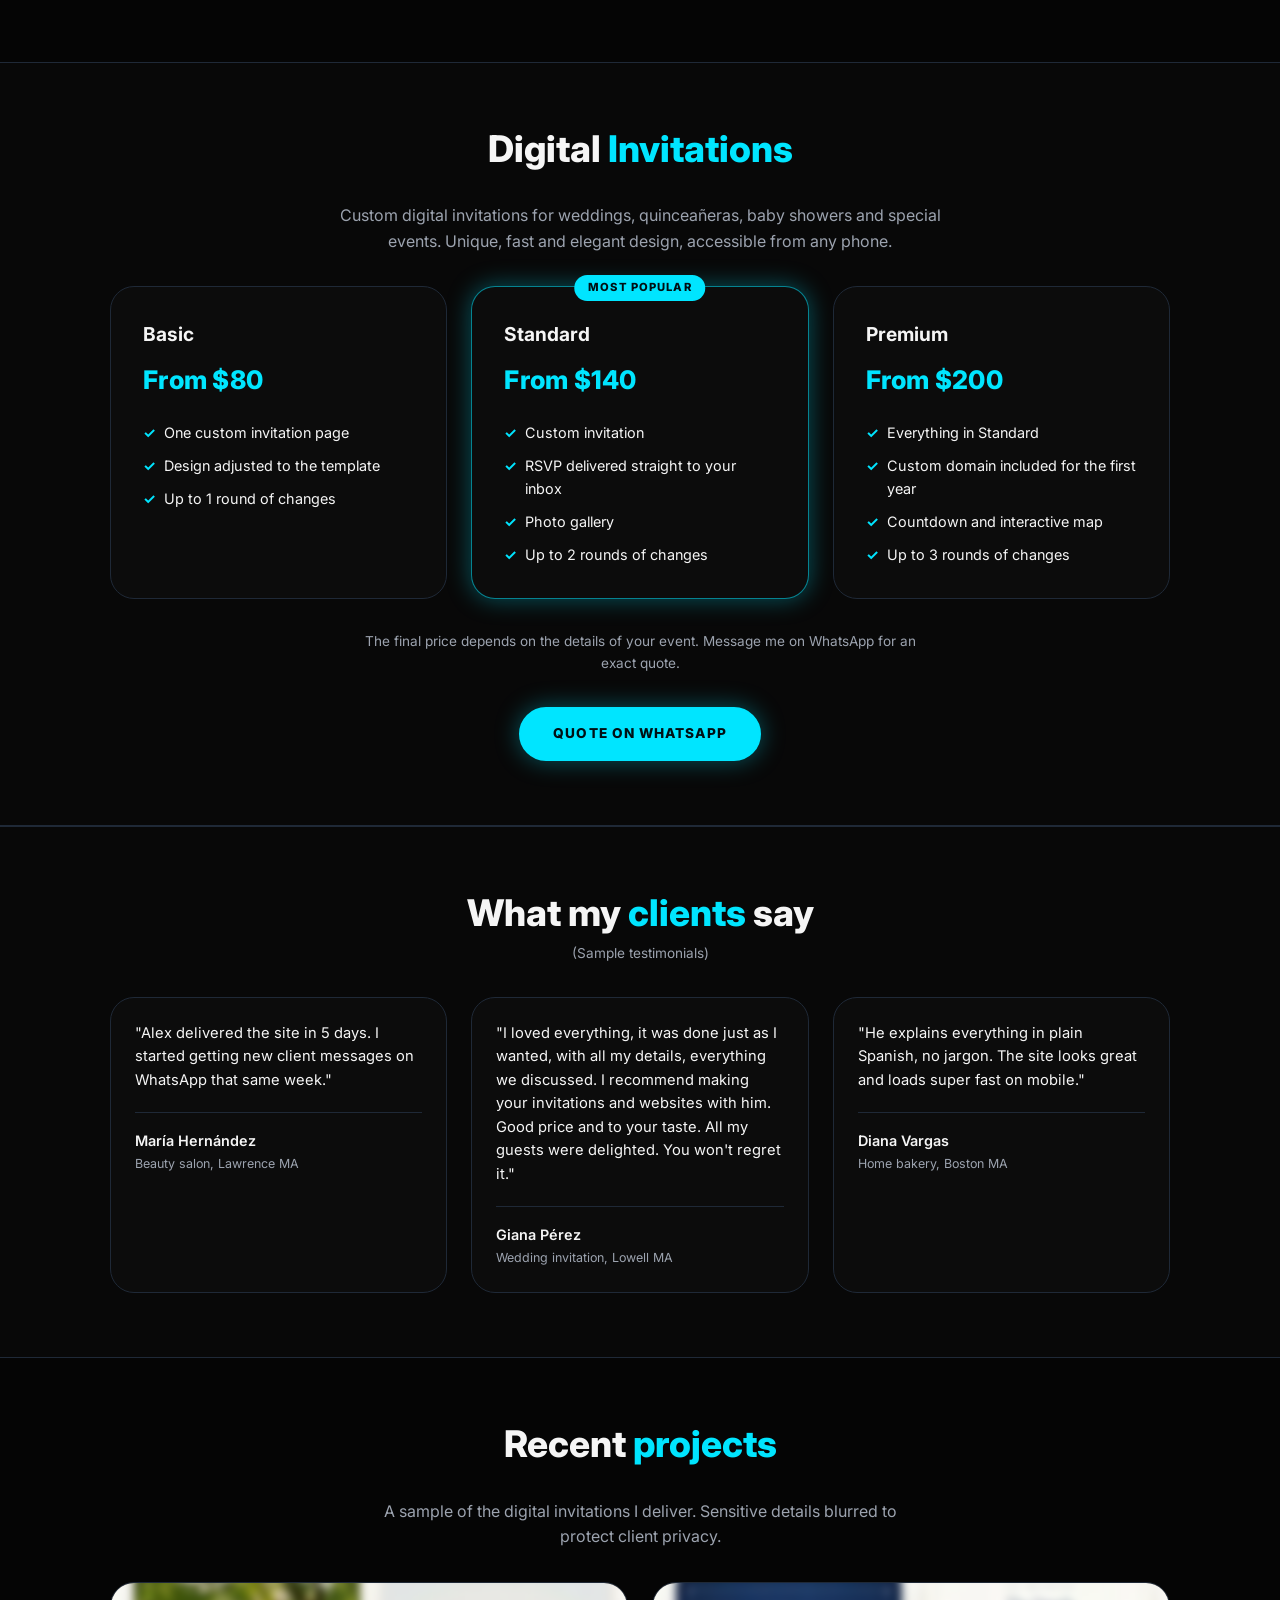
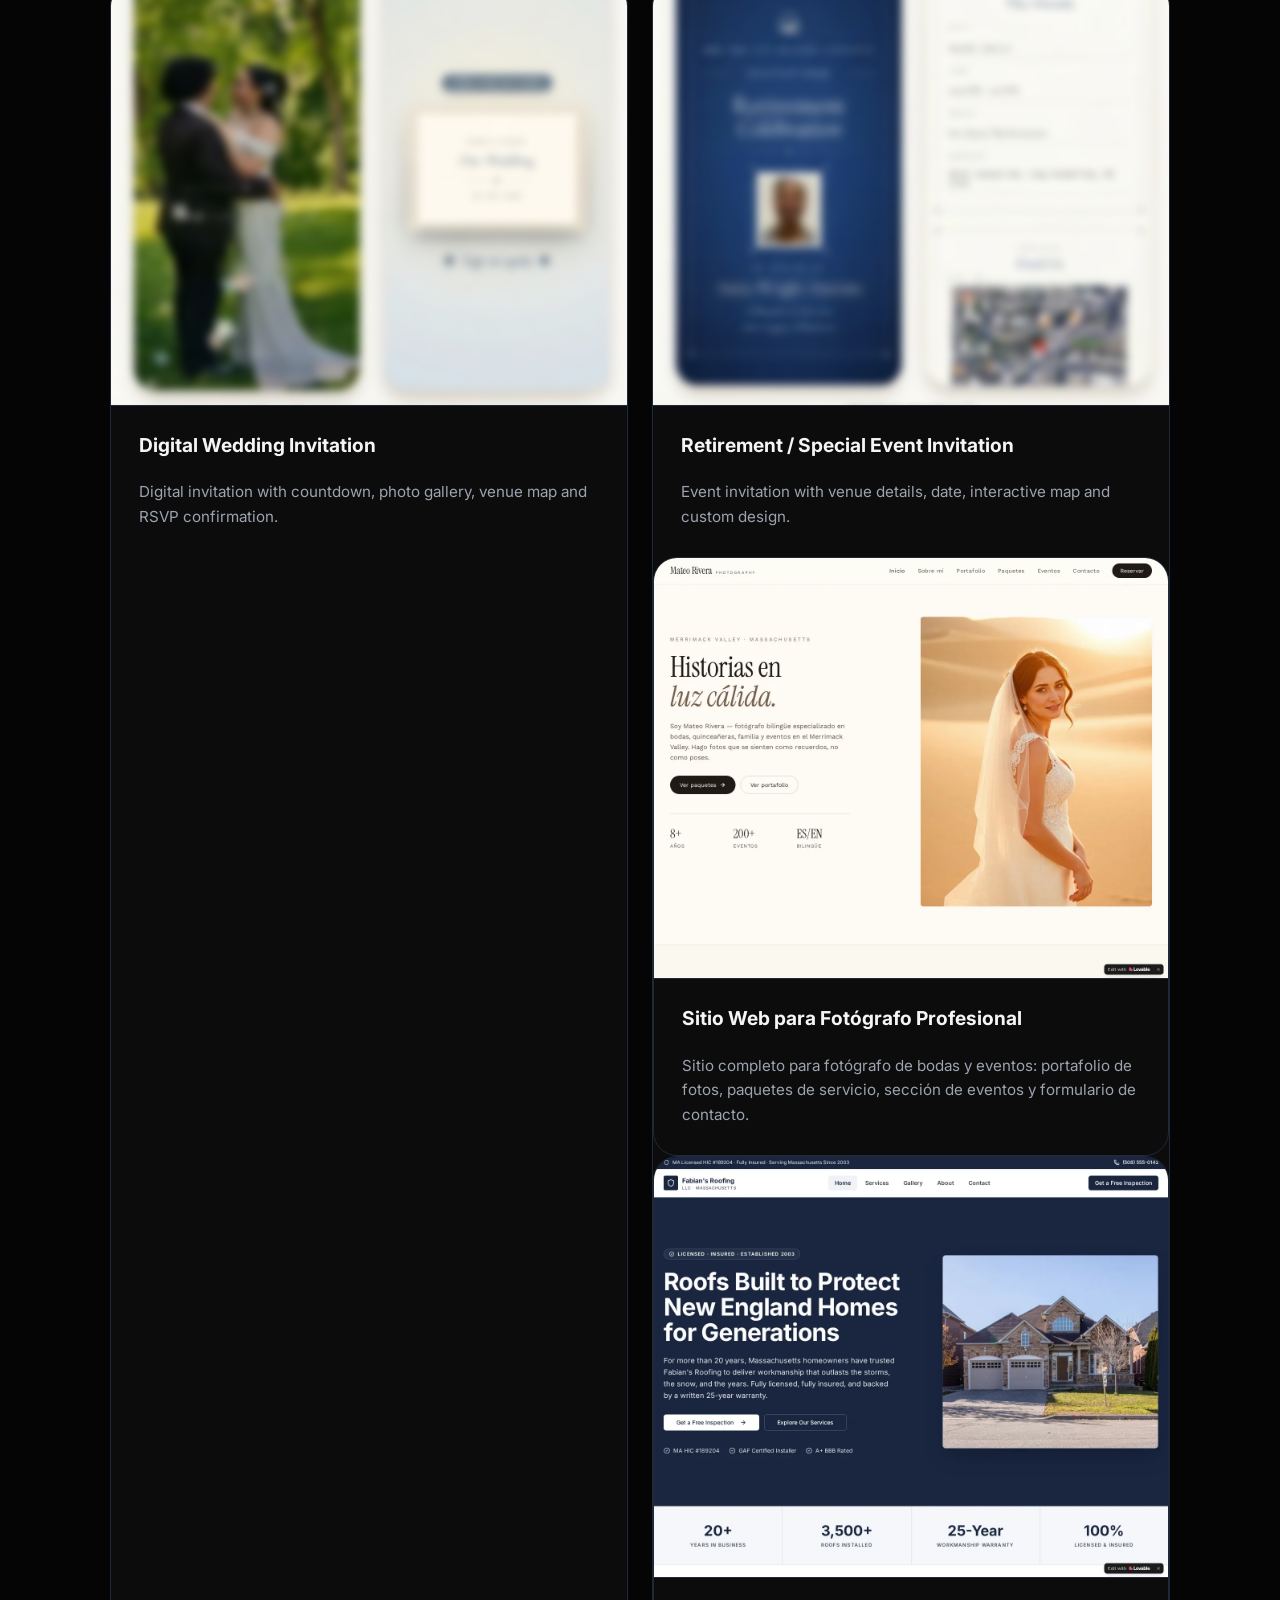
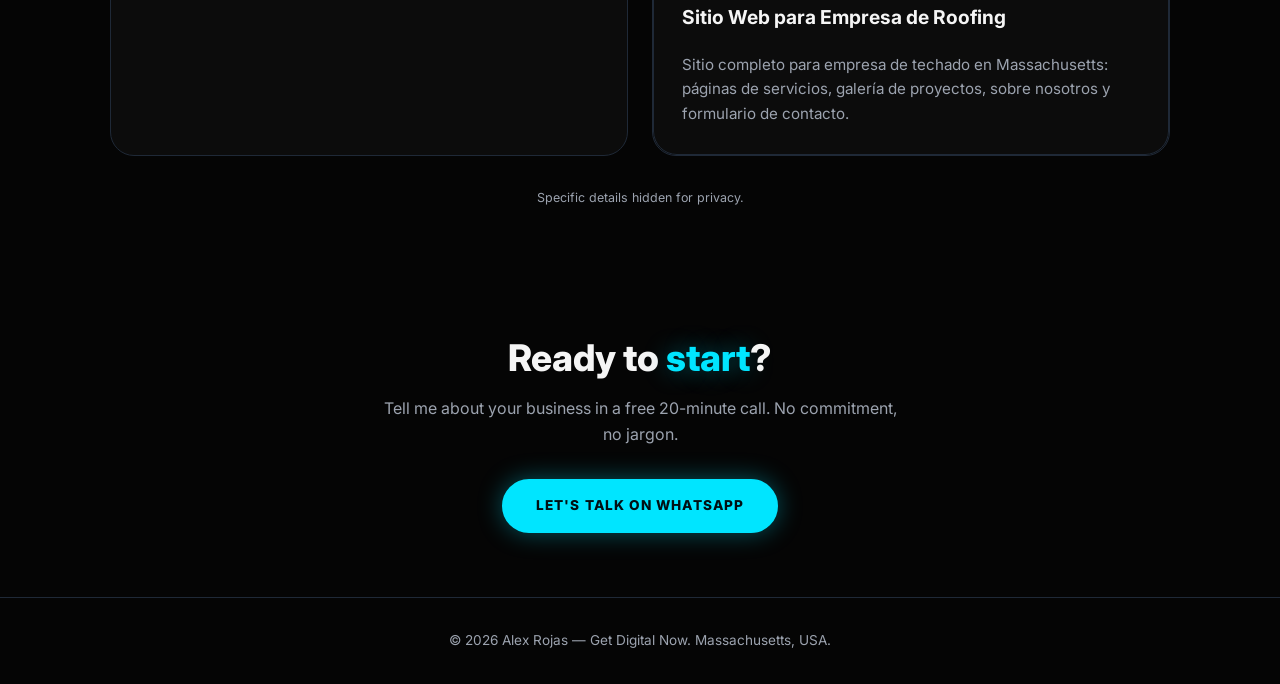
==== commit 6f59ac8a: "Changes Co-authored-by: Willaty26 <197038208+Willaty26@users.noreply.github.com>" ====
--- a/docs/index.html
+++ b/docs/index.html
@@ -140,6 +140,19 @@
           <div class="portfolio-img"><img data-i18n-img="retirement" src="./img/portfolio/retirement_es.webp" alt="Invitación de evento especial — vista previa difuminada por privacidad" loading="lazy"></div>
           <h3 data-i18n="home.port.2.t">Invitación de Retiro / Evento Especial</h3>
           <p data-i18n="home.port.2.d">Invitación de evento con detalles del lugar, fecha, mapa interactivo y diseño personalizado.</p>
+        <article class="card portfolio-card no-blur">
+          <a href="https://page-cam-demo.lovable.app/" target="_blank" rel="noopener noreferrer">
+            <div class="portfolio-img"><img src="./img/portfolio/photographer.webp" alt="Sitio web demo para fotógrafo profesional" loading="lazy"></div>
+          </a>
+          <h3 data-i18n="home.port.3.t">Sitio Web para Fotógrafo Profesional</h3>
+          <p data-i18n="home.port.3.d">Sitio completo para fotógrafo de bodas y eventos: portafolio de fotos, paquetes de servicio, sección de eventos y formulario de contacto.</p>
+        </article>
+        <article class="card portfolio-card no-blur">
+          <a href="https://fabians-roofing-demo.lovable.app/" target="_blank" rel="noopener noreferrer">
+            <div class="portfolio-img"><img src="./img/portfolio/roofing.webp" alt="Sitio web demo para empresa de roofing" loading="lazy"></div>
+          </a>
+          <h3 data-i18n="home.port.4.t">Sitio Web para Empresa de Roofing</h3>
+          <p data-i18n="home.port.4.d">Sitio completo para empresa de techado en Massachusetts: páginas de servicios, galería de proyectos, sobre nosotros y formulario de contacto.</p>
         </article>
       </div>
       <p class="center muted mt" style="font-size:.78rem" data-i18n="home.port.privacy">Detalles específicos ocultos por privacidad.</p>
--- a/docs/styles.css
+++ b/docs/styles.css
@@ -142,6 +142,8 @@
 .portfolio-img{aspect-ratio:732/600;overflow:hidden;background:#0a0a0a;border-bottom:1px solid var(--border)}
 .portfolio-img img{width:100%;height:100%;object-fit:cover;filter:blur(4px) saturate(.95);transform:scale(1.04);transition:filter .3s,transform .3s}
 .portfolio-card:hover .portfolio-img img{filter:blur(2.5px) saturate(1)}
+.portfolio-card.no-blur .portfolio-img img{filter:none;transform:scale(1)}
+.portfolio-card.no-blur:hover .portfolio-img img{filter:none;transform:scale(1.02)}
 .portfolio-card h3{padding:24px 28px 0}
 .portfolio-card p{padding:10px 28px 28px;color:var(--muted);font-size:.95rem}
 
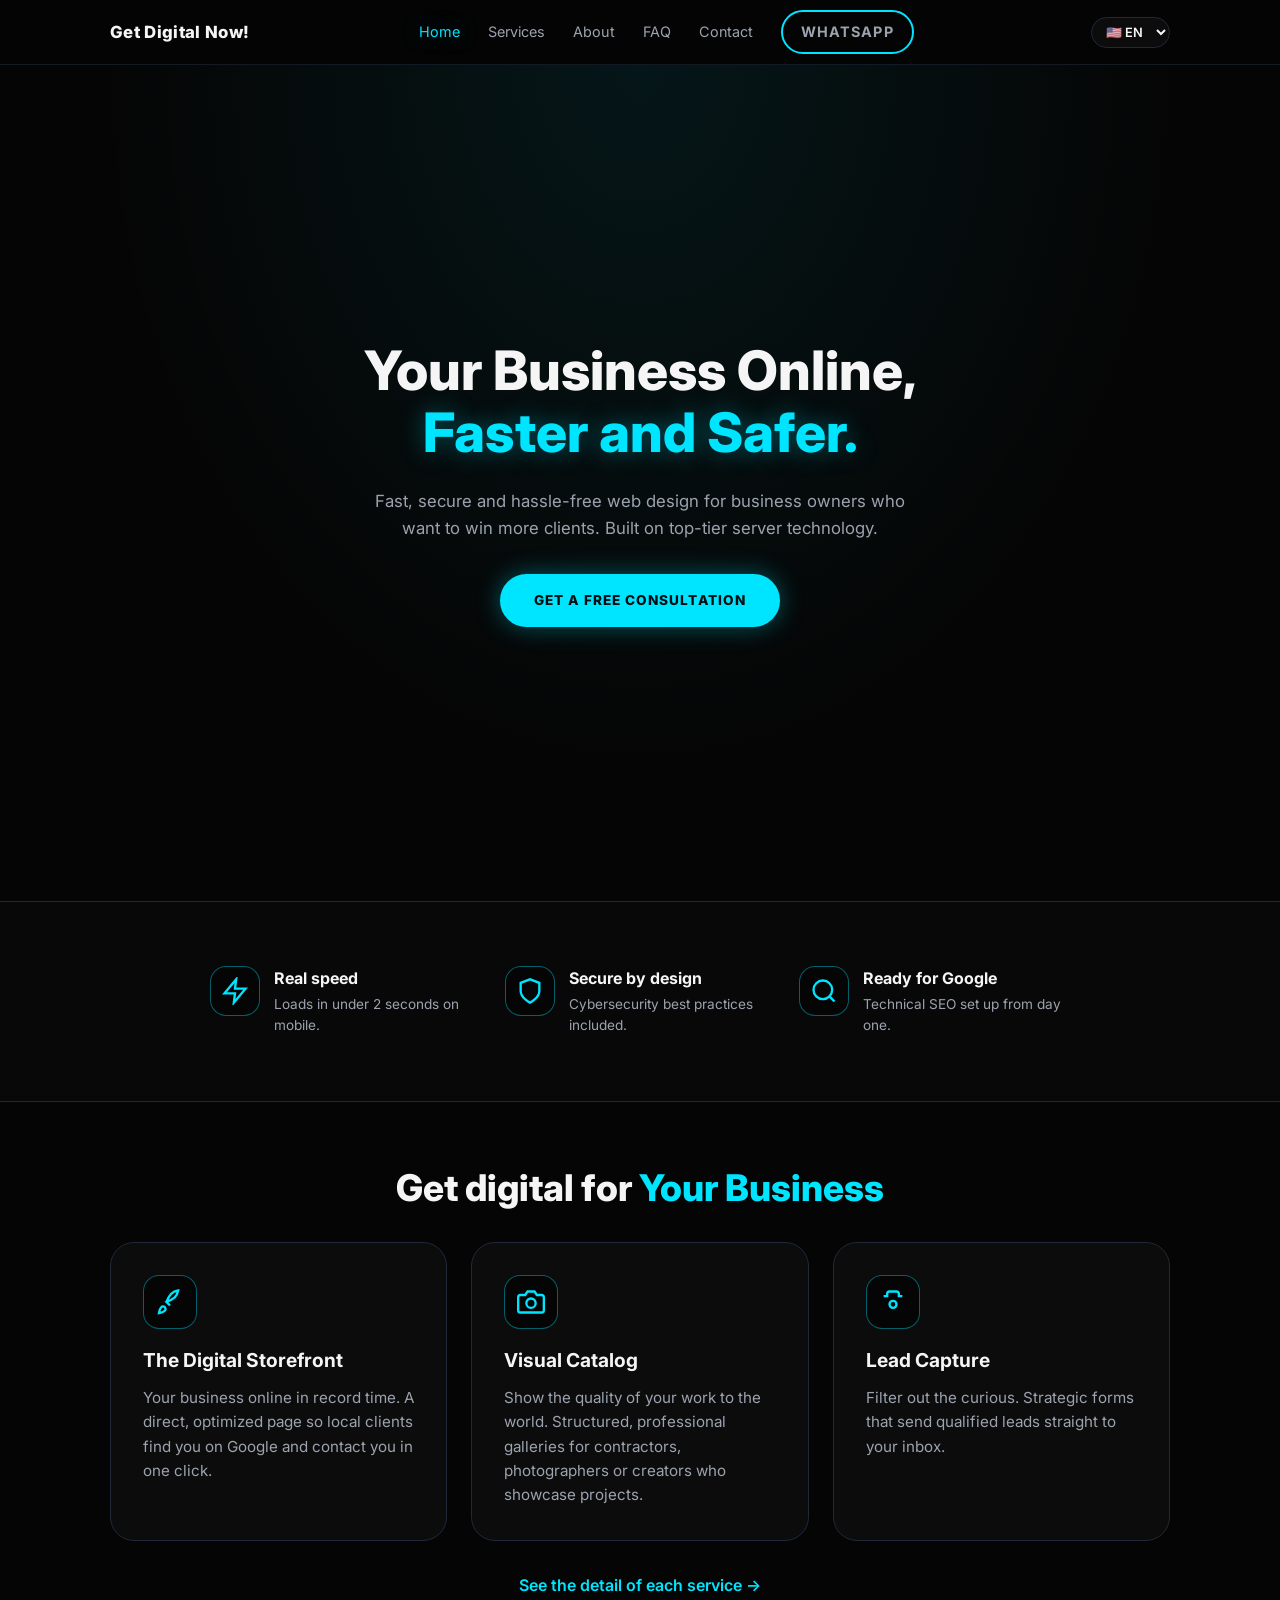
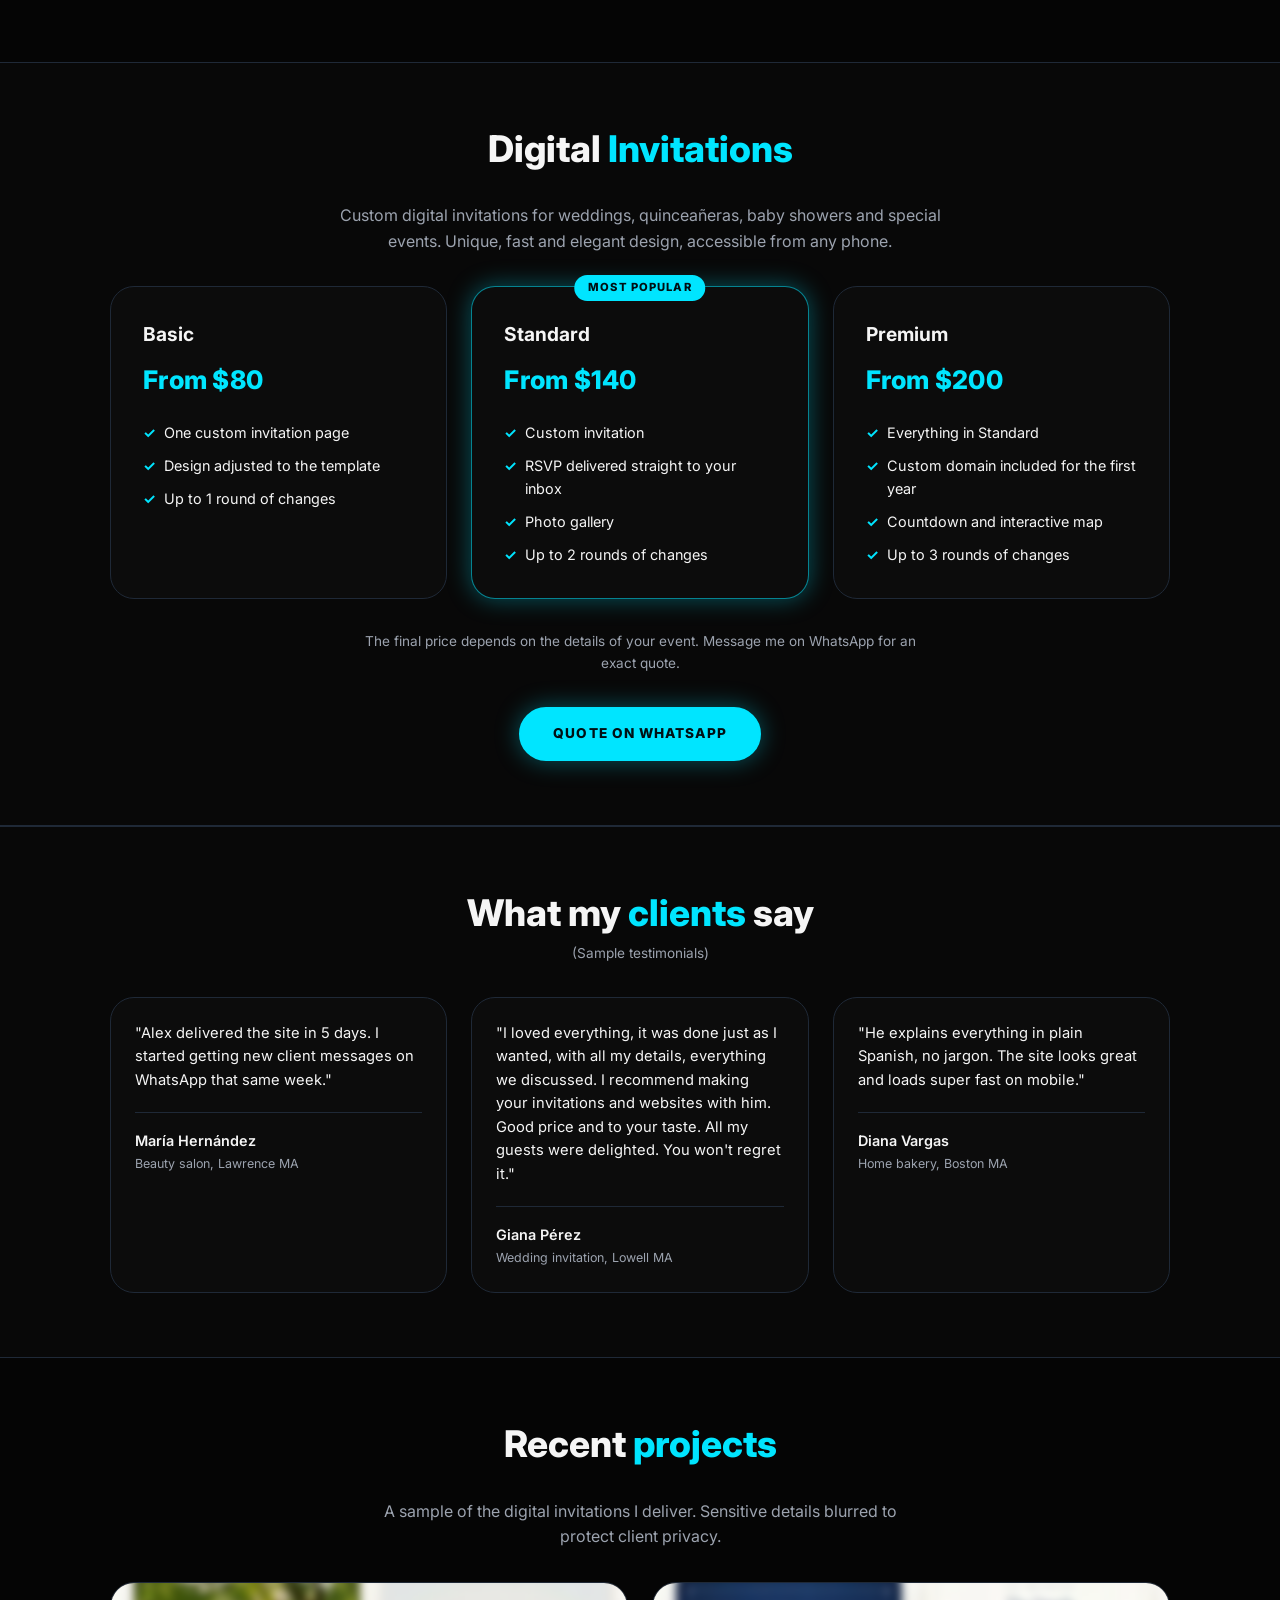
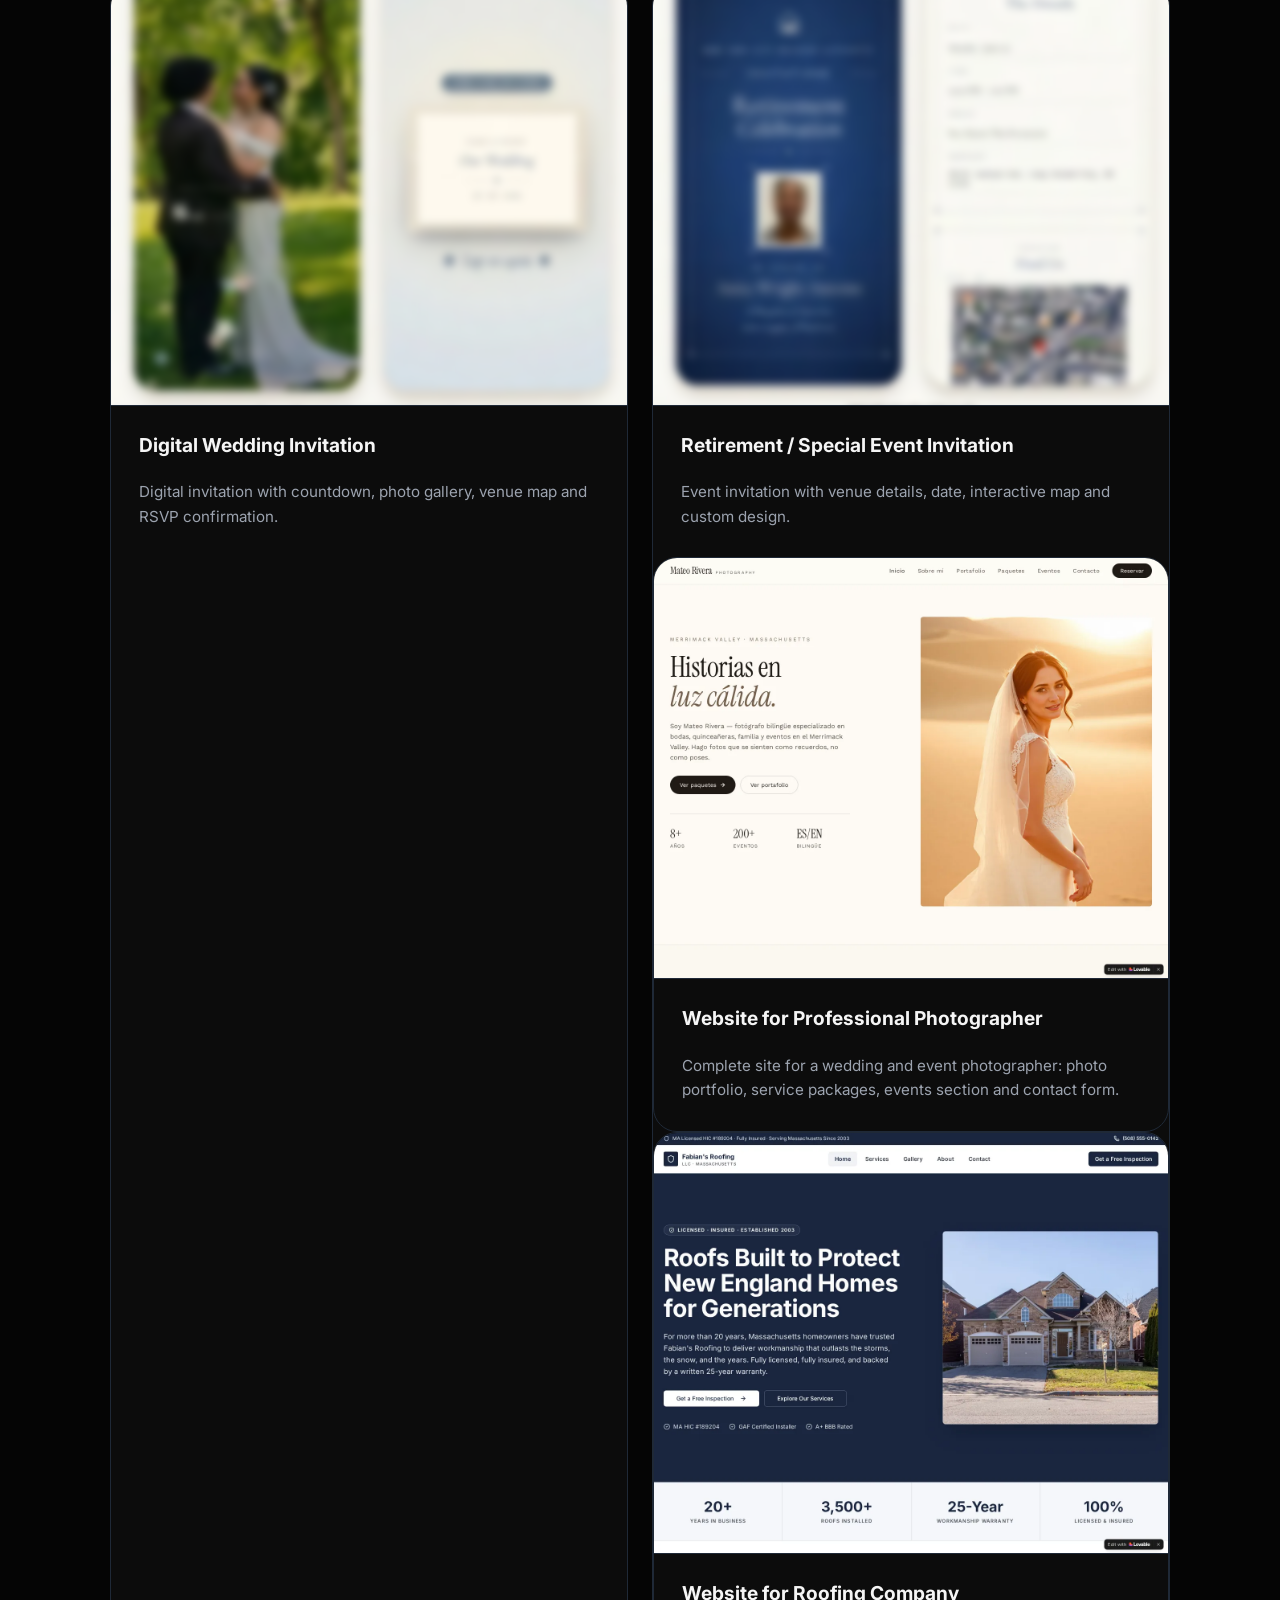
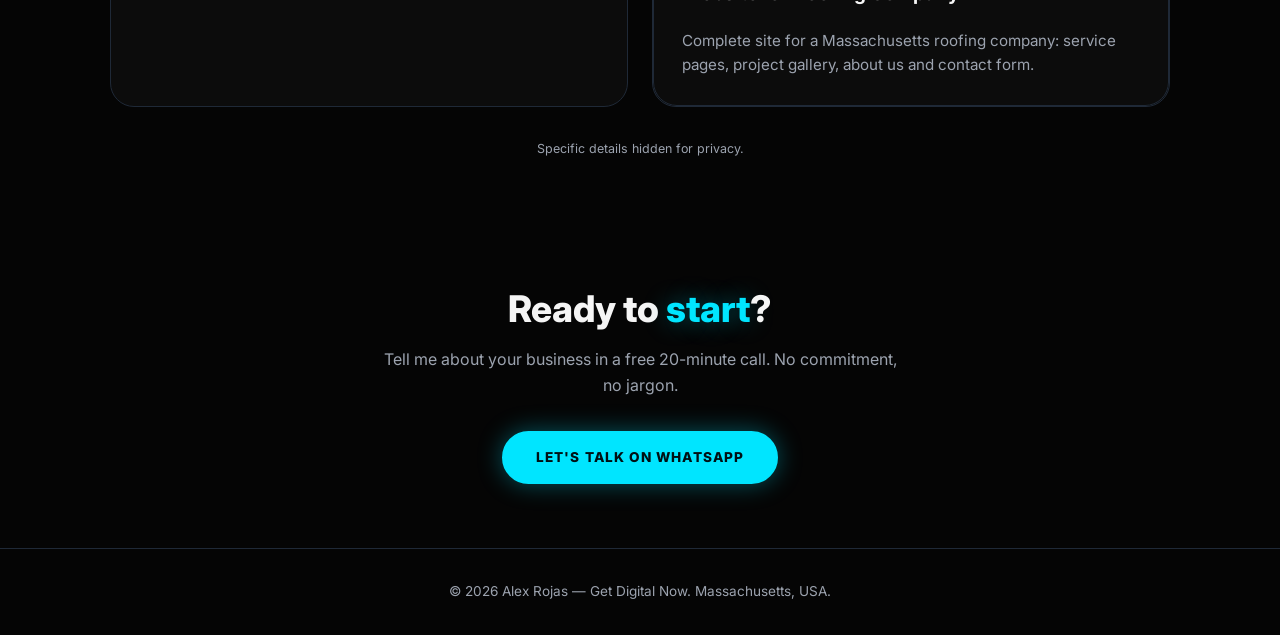
==== commit 1e38c1f4: "Changes Co-authored-by: Willaty26 <197038208+Willaty26@users.noreply.github.com>" ====
--- a/docs/index.html
+++ b/docs/index.html
@@ -141,9 +141,7 @@
           <h3 data-i18n="home.port.2.t">Invitación de Retiro / Evento Especial</h3>
           <p data-i18n="home.port.2.d">Invitación de evento con detalles del lugar, fecha, mapa interactivo y diseño personalizado.</p>
         <article class="card portfolio-card no-blur">
-          <a href="https://page-cam-demo.lovable.app/" target="_blank" rel="noopener noreferrer">
-            <div class="portfolio-img"><img src="./img/portfolio/photographer.webp" alt="Sitio web demo para fotógrafo profesional" loading="lazy"></div>
-          </a>
+          <div class="portfolio-img"><img src="./img/portfolio/photographer.webp" alt="Sitio web demo para fotógrafo profesional" loading="lazy"></div>
           <h3 data-i18n="home.port.3.t">Sitio Web para Fotógrafo Profesional</h3>
           <p data-i18n="home.port.3.d">Sitio completo para fotógrafo de bodas y eventos: portafolio de fotos, paquetes de servicio, sección de eventos y formulario de contacto.</p>
         </article>
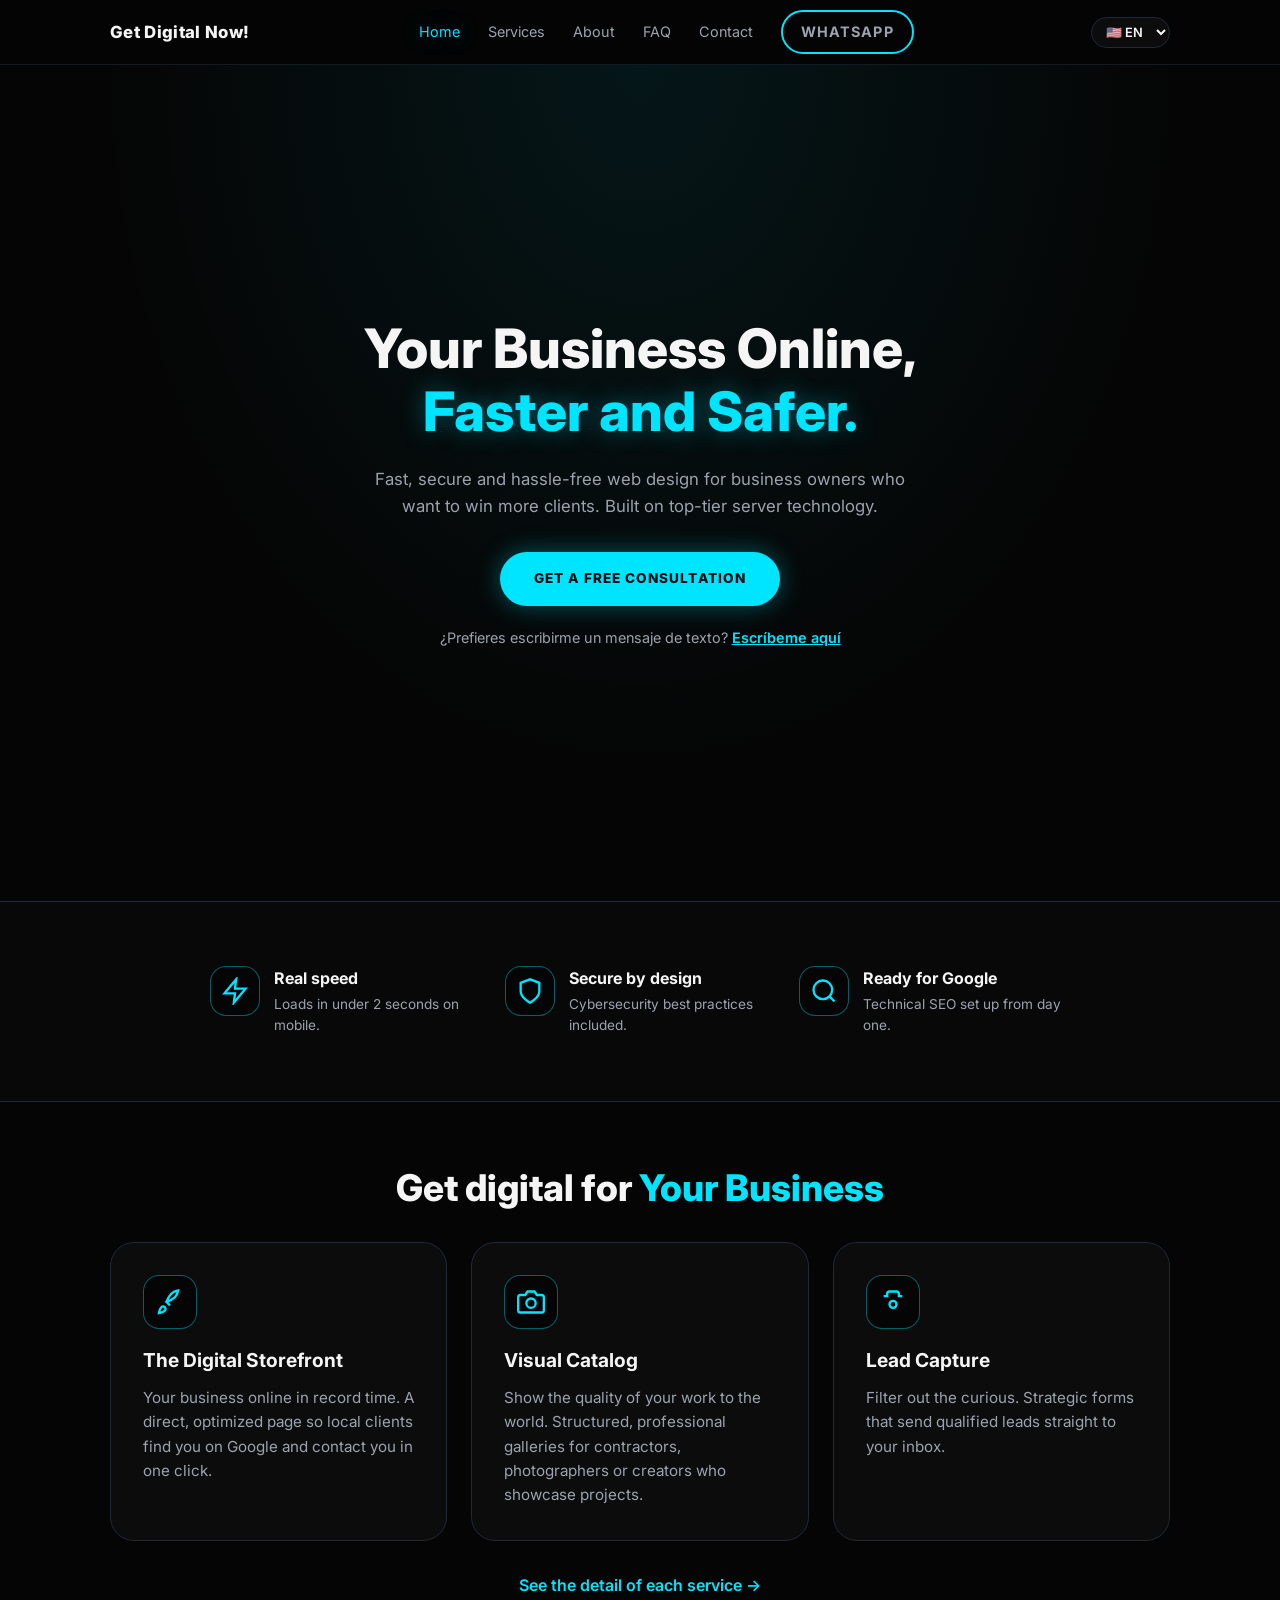
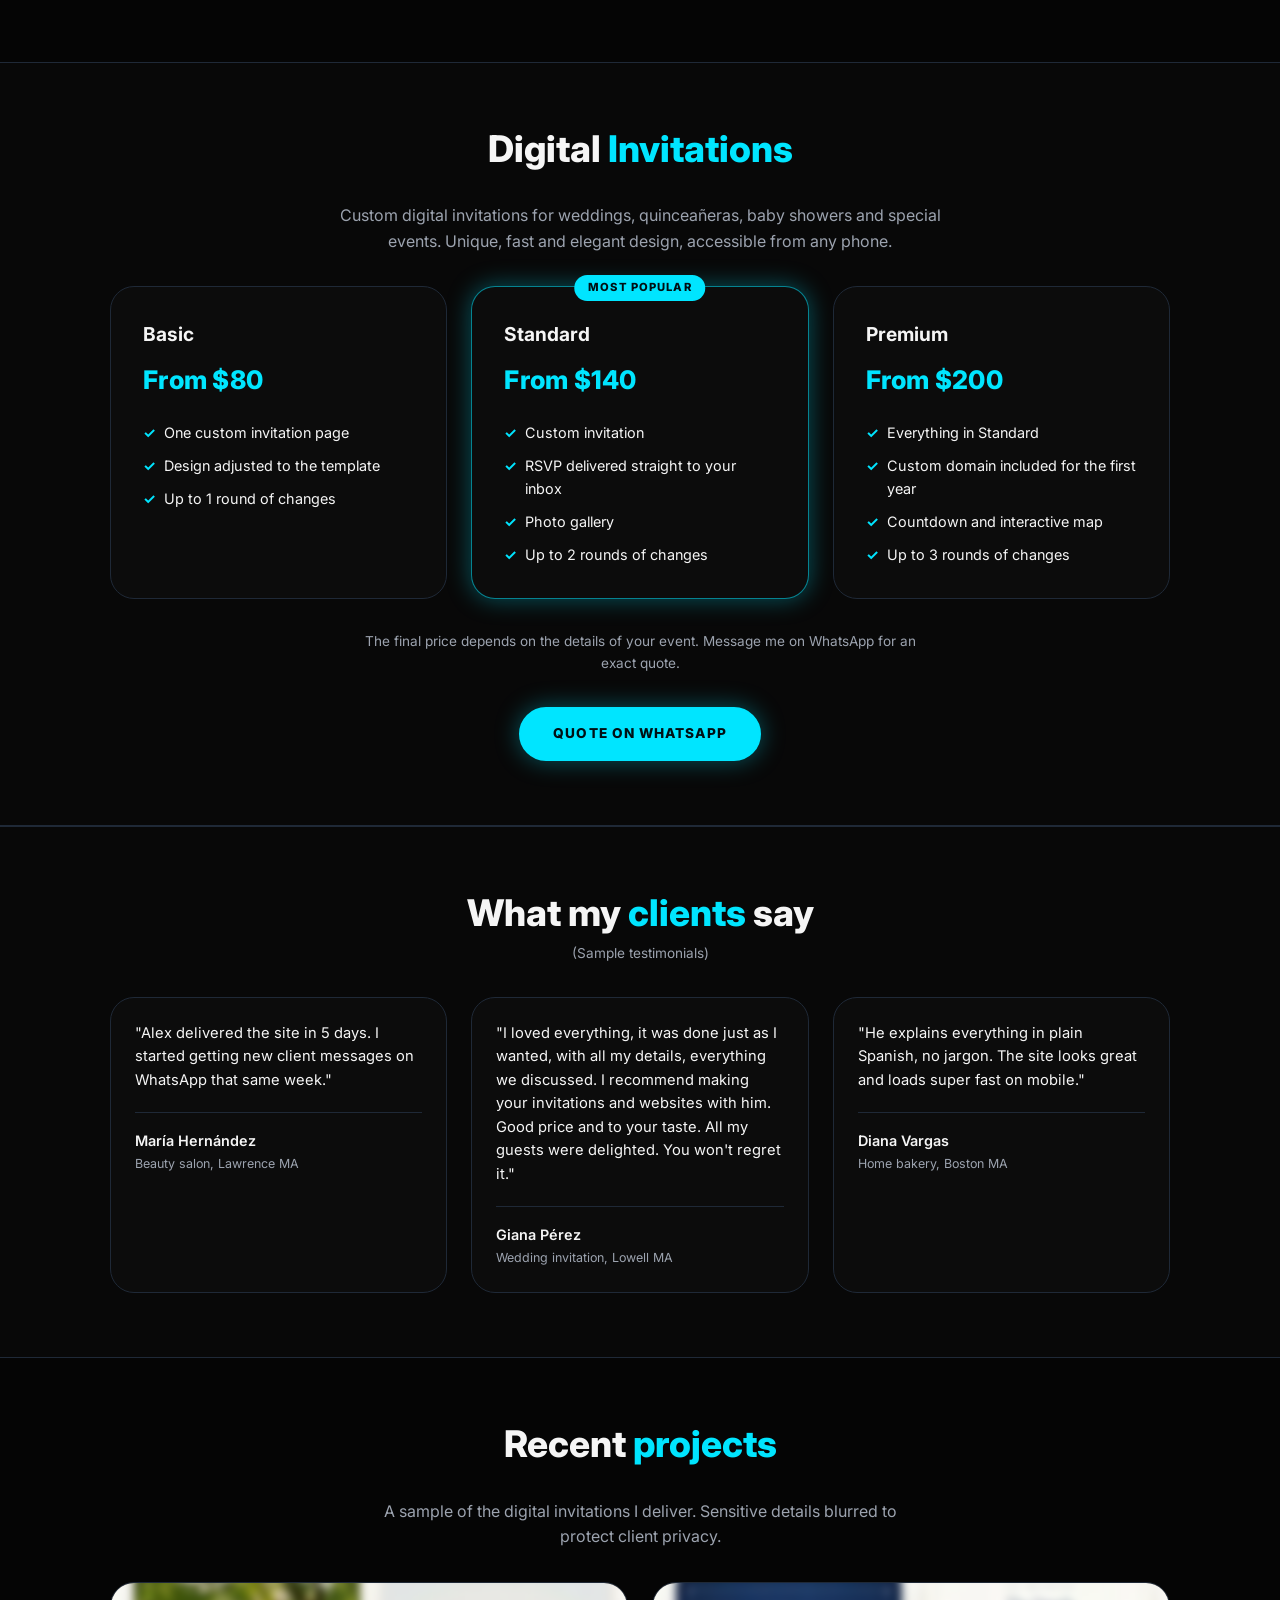
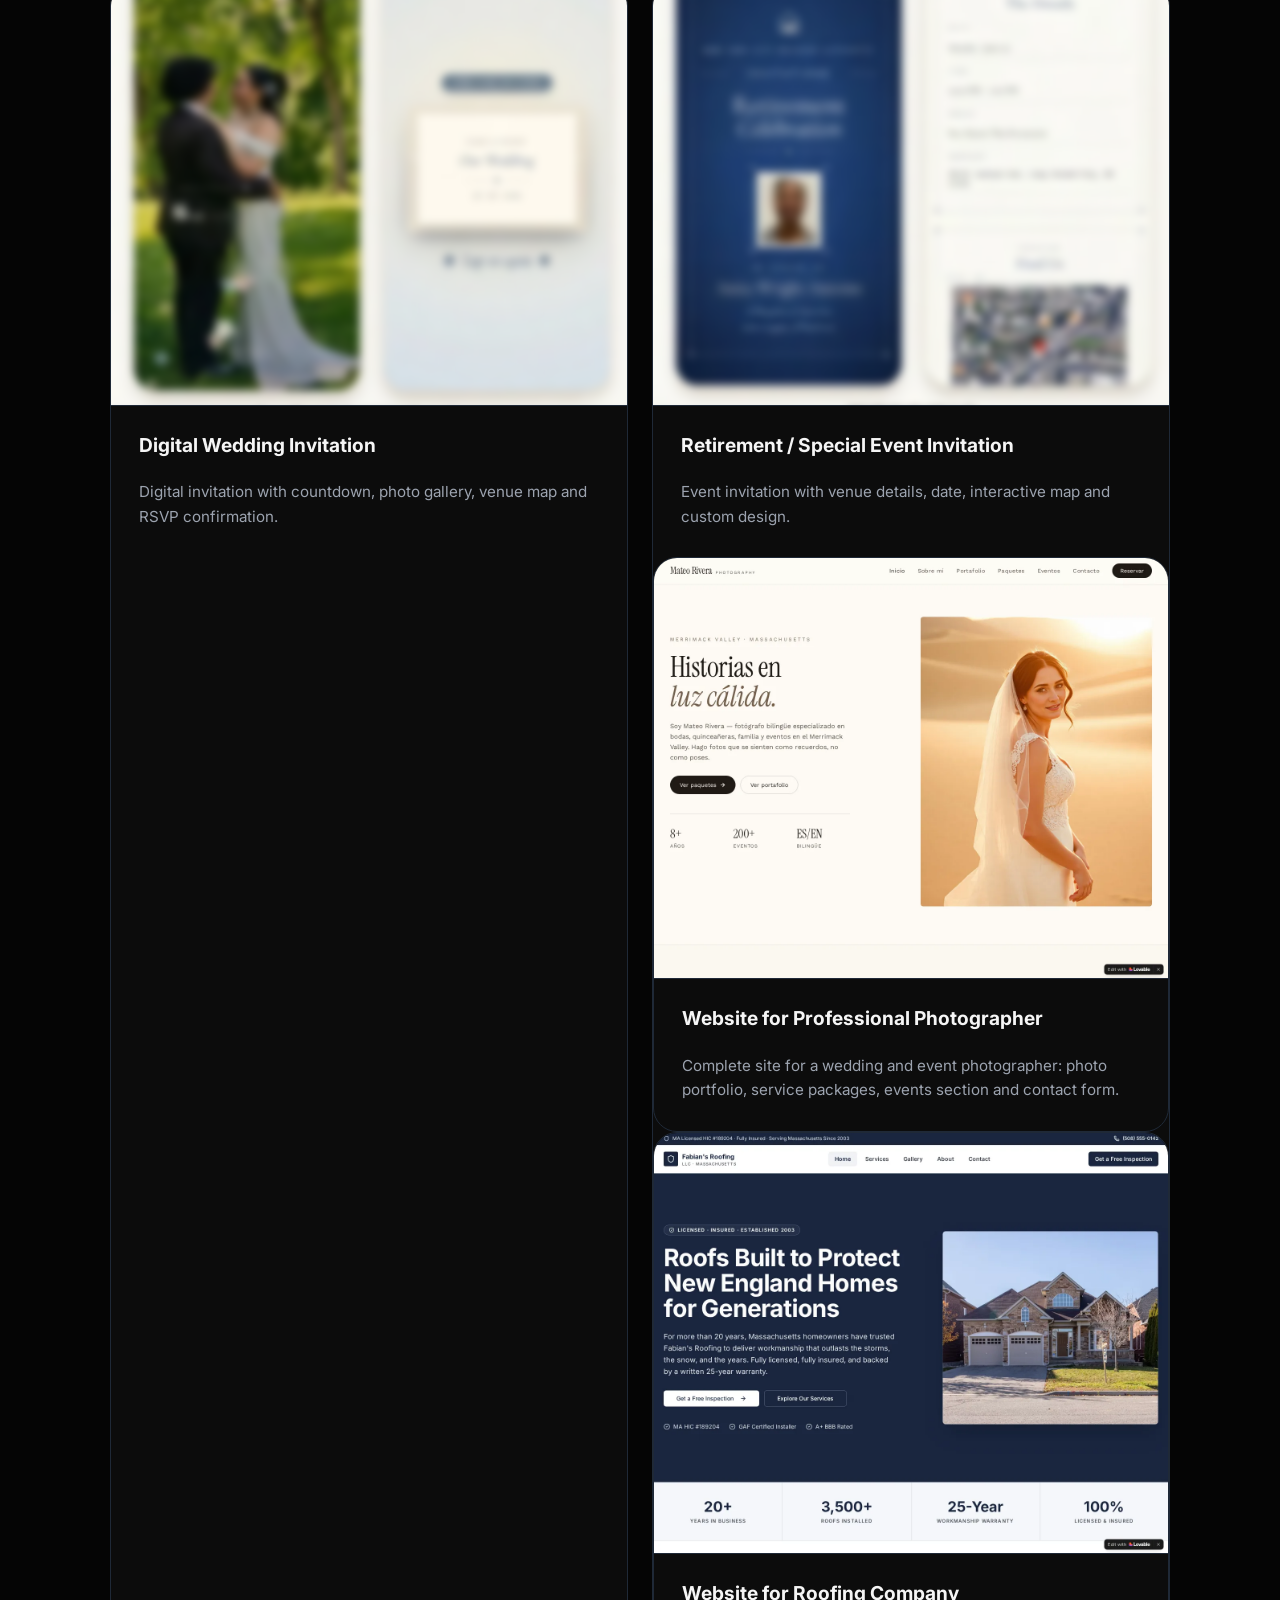
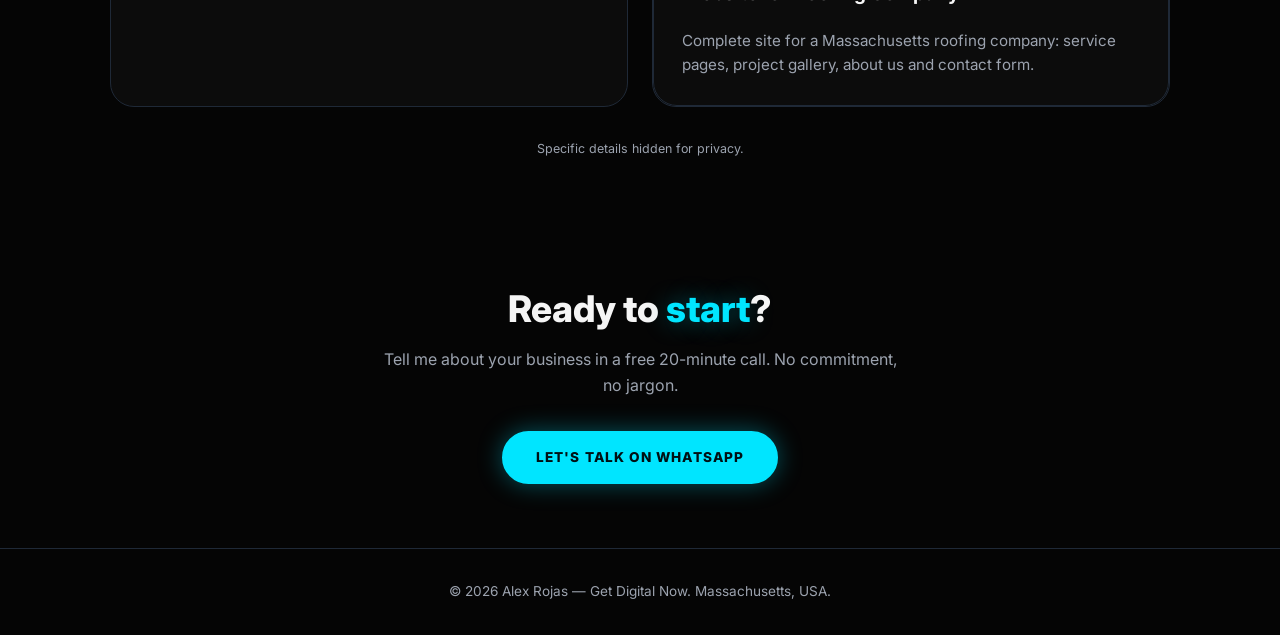
==== commit 15f552e2: "Changes Co-authored-by: Willaty26 <197038208+Willaty26@users.noreply.github.com>" ====
--- a/docs/index.html
+++ b/docs/index.html
@@ -51,6 +51,7 @@
     <h1 data-i18n-html="home.hero.title">Tu Negocio Online,<br><span class="primary glow">Más Rápido y Seguro.</span></h1>
     <p data-i18n="home.hero.p">Diseño web rápido, seguro y sin complicaciones para dueños de negocios que quieren conseguir más clientes. Construido con tecnología de servidores de alto nivel.</p>
     <a href="https://wa.me/qr/6FOXVL5QCY4NN1" target="_blank" rel="noopener" class="btn-cta mt" data-i18n="home.hero.cta">Obtener Consulta Gratuita</a>
+    <p class="muted" style="margin-top:20px;font-size:.9rem" data-i18n-html="home.hero.sms">¿Prefieres escribirme un mensaje de texto? <a href="sms:+19783324273" style="color:var(--primary);font-weight:600;text-decoration:underline">Escríbeme aquí</a></p>
   </section>
 
   <section class="section-card">
@@ -141,7 +142,9 @@
           <h3 data-i18n="home.port.2.t">Invitación de Retiro / Evento Especial</h3>
           <p data-i18n="home.port.2.d">Invitación de evento con detalles del lugar, fecha, mapa interactivo y diseño personalizado.</p>
         <article class="card portfolio-card no-blur">
-          <div class="portfolio-img"><img src="./img/portfolio/photographer.webp" alt="Sitio web demo para fotógrafo profesional" loading="lazy"></div>
+          <a href="https://page-cam-demo.lovable.app/" target="_blank" rel="noopener noreferrer">
+            <div class="portfolio-img"><img src="./img/portfolio/photographer.webp" alt="Sitio web demo para fotógrafo profesional" loading="lazy"></div>
+          </a>
           <h3 data-i18n="home.port.3.t">Sitio Web para Fotógrafo Profesional</h3>
           <p data-i18n="home.port.3.d">Sitio completo para fotógrafo de bodas y eventos: portafolio de fotos, paquetes de servicio, sección de eventos y formulario de contacto.</p>
         </article>
